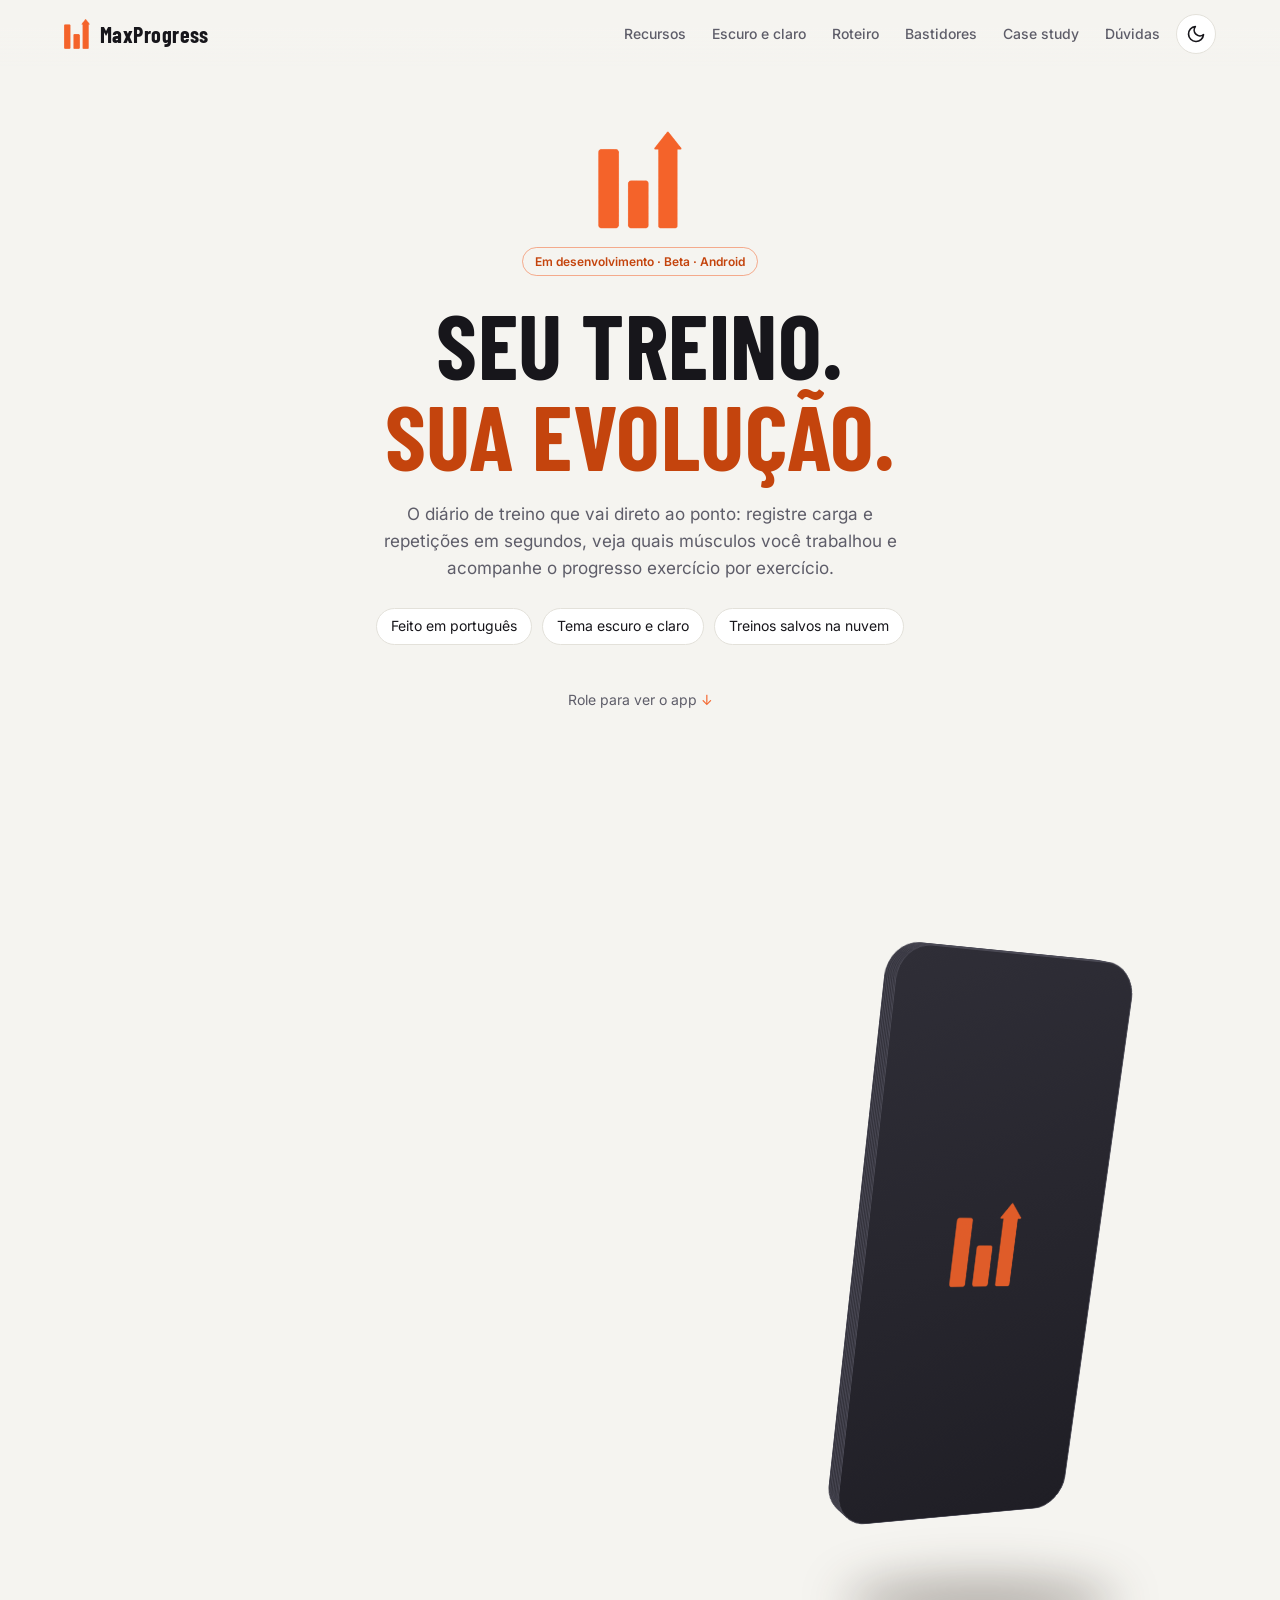
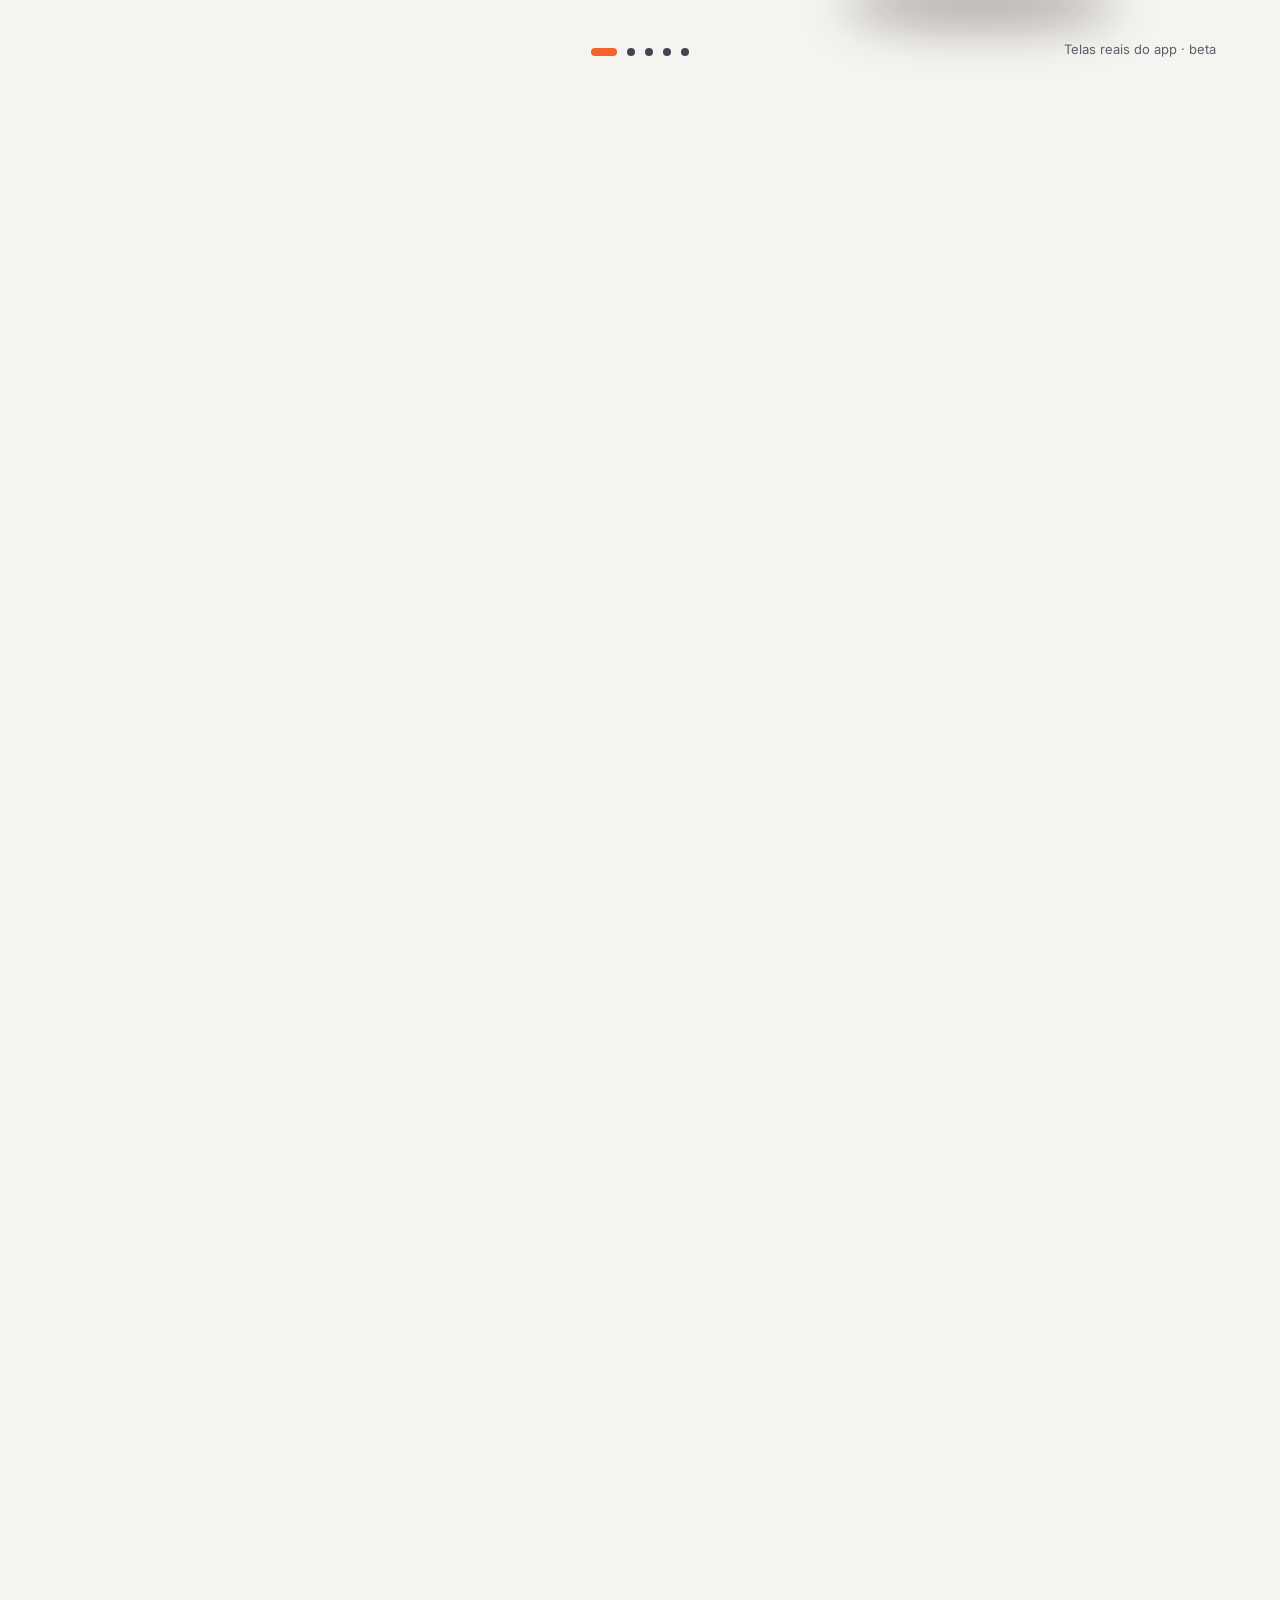
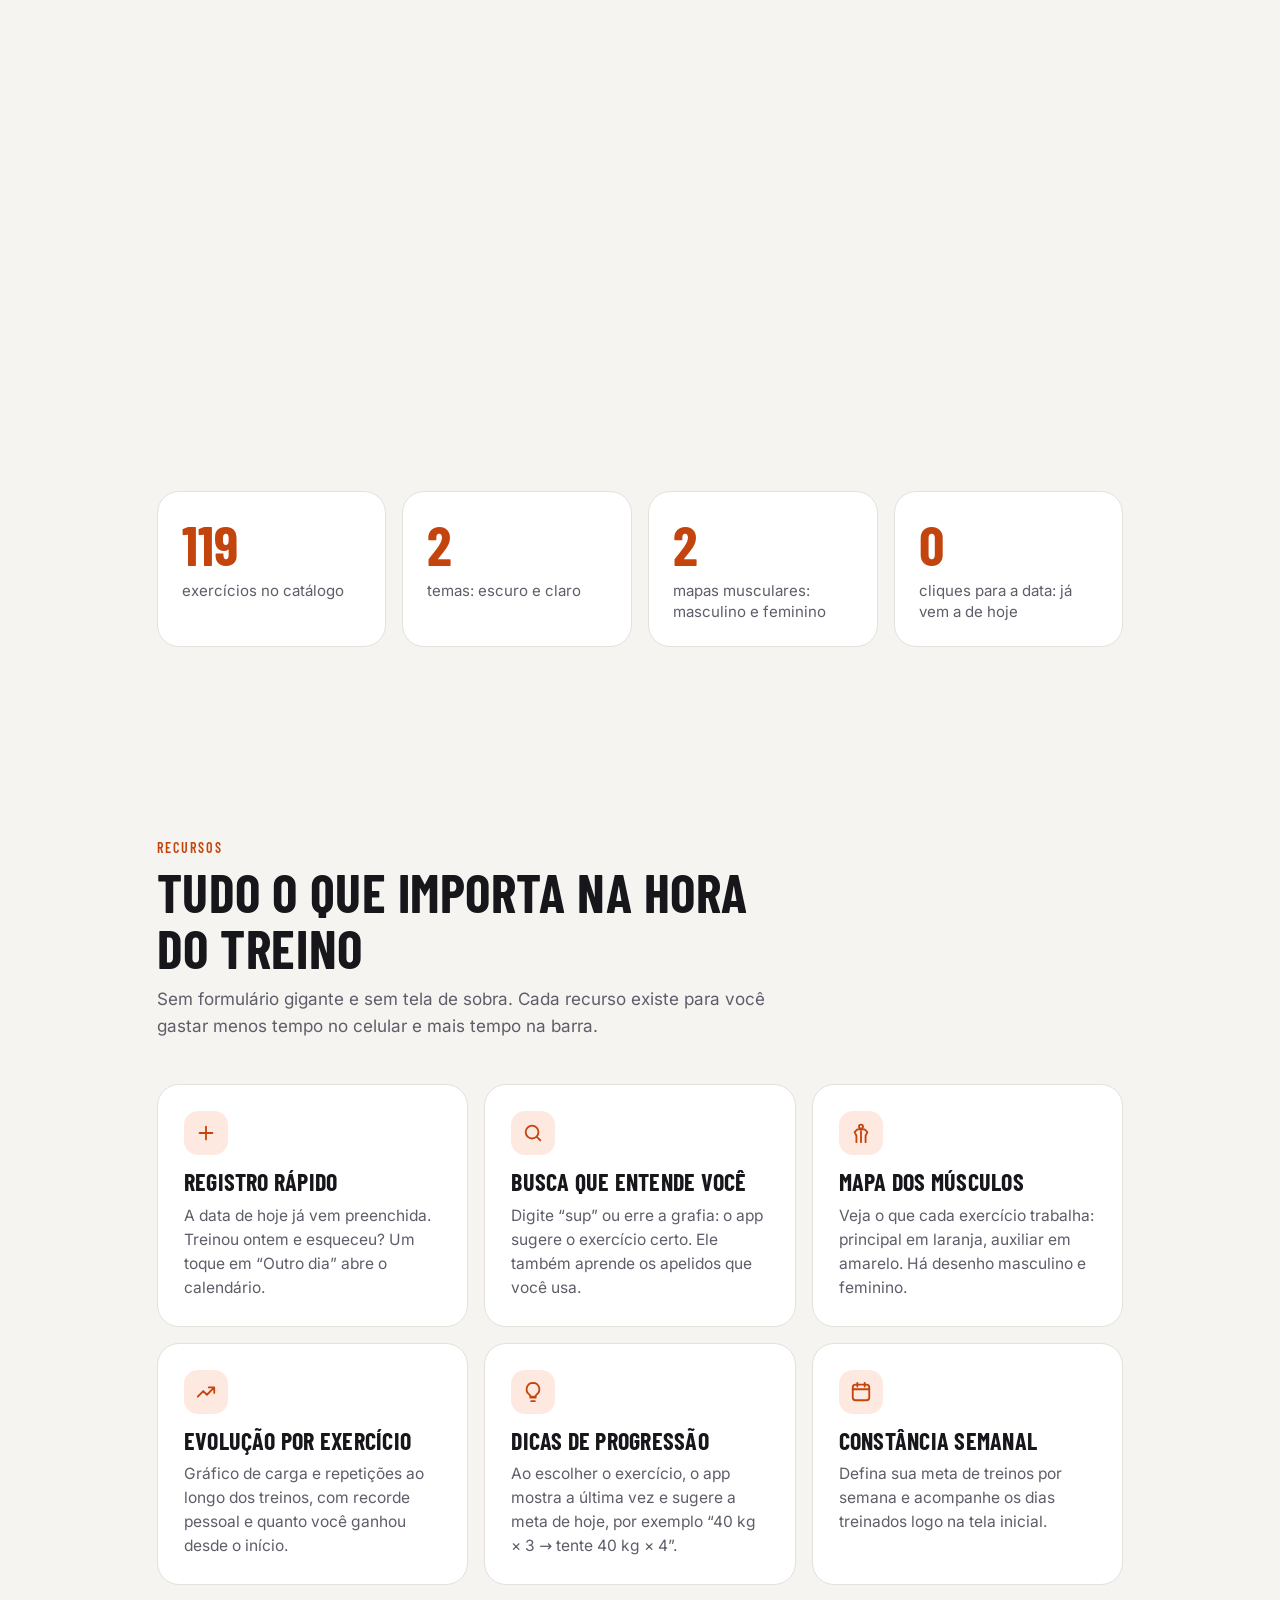
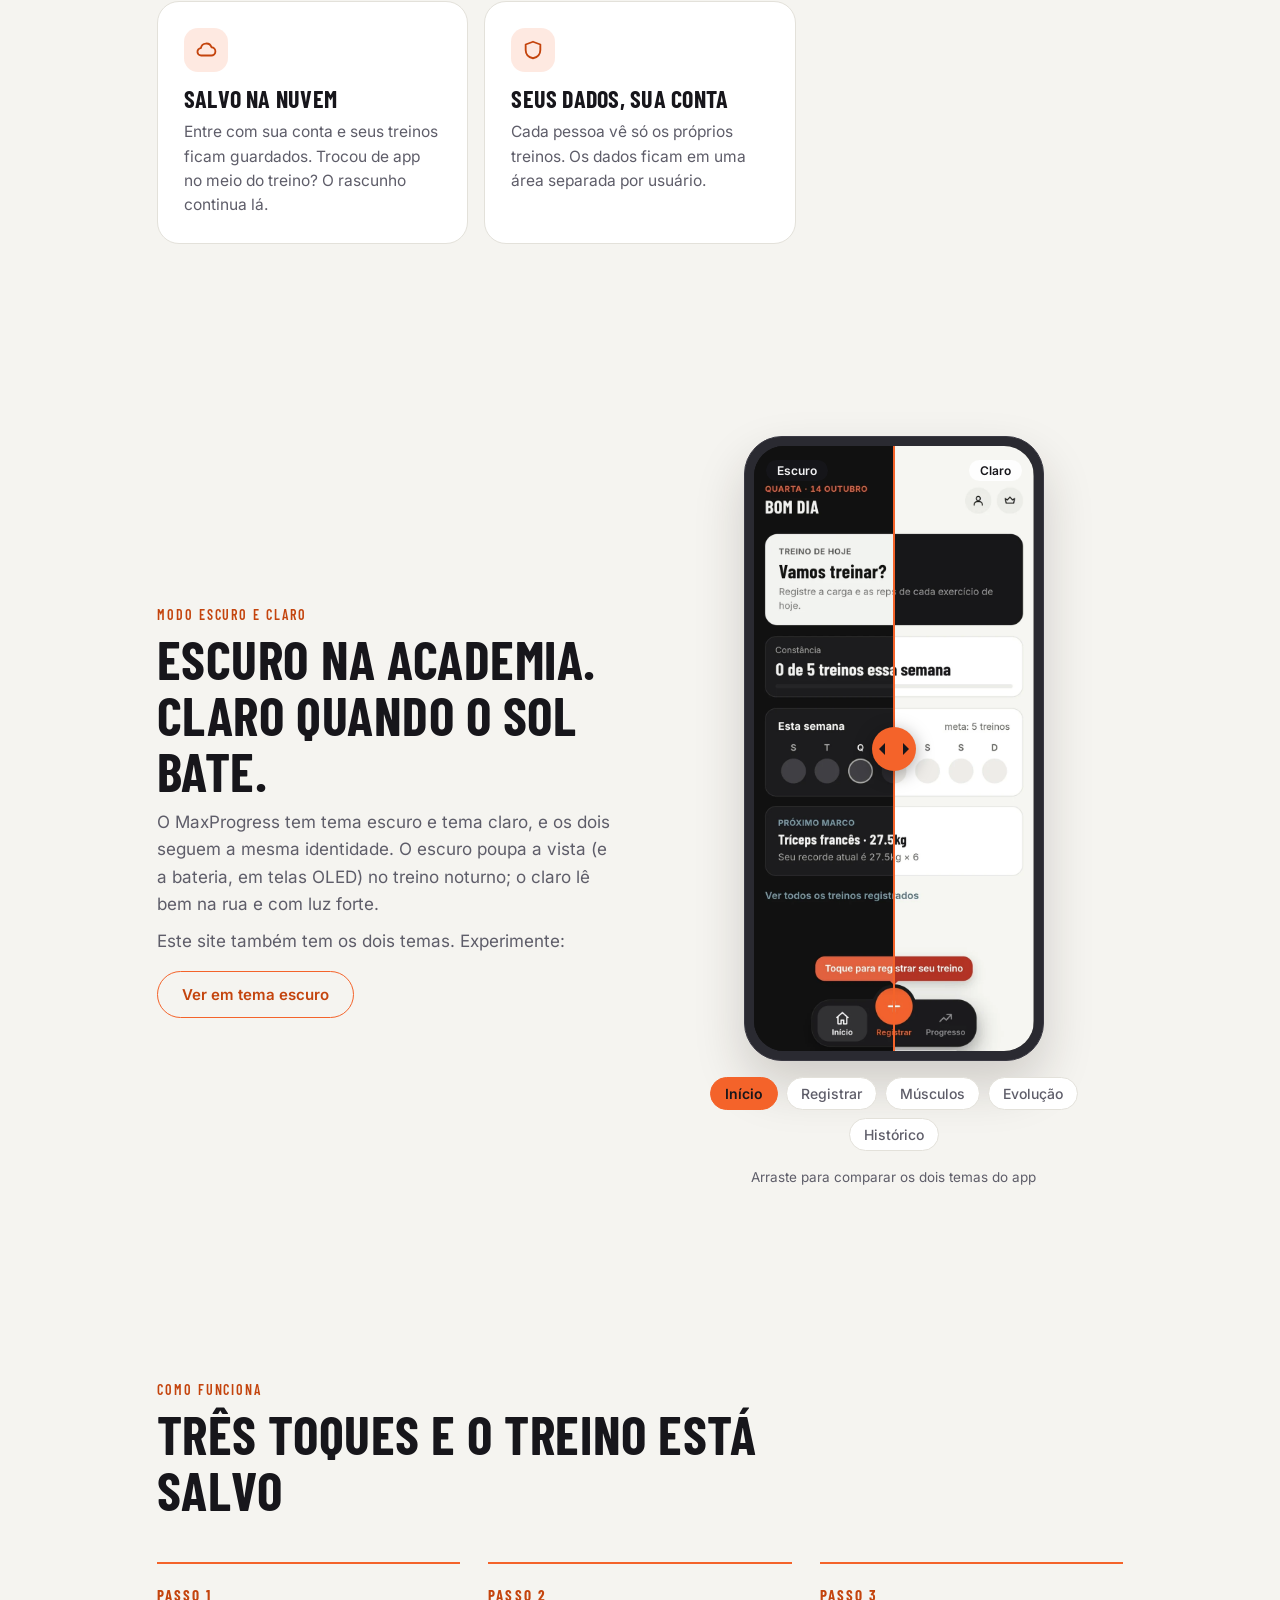
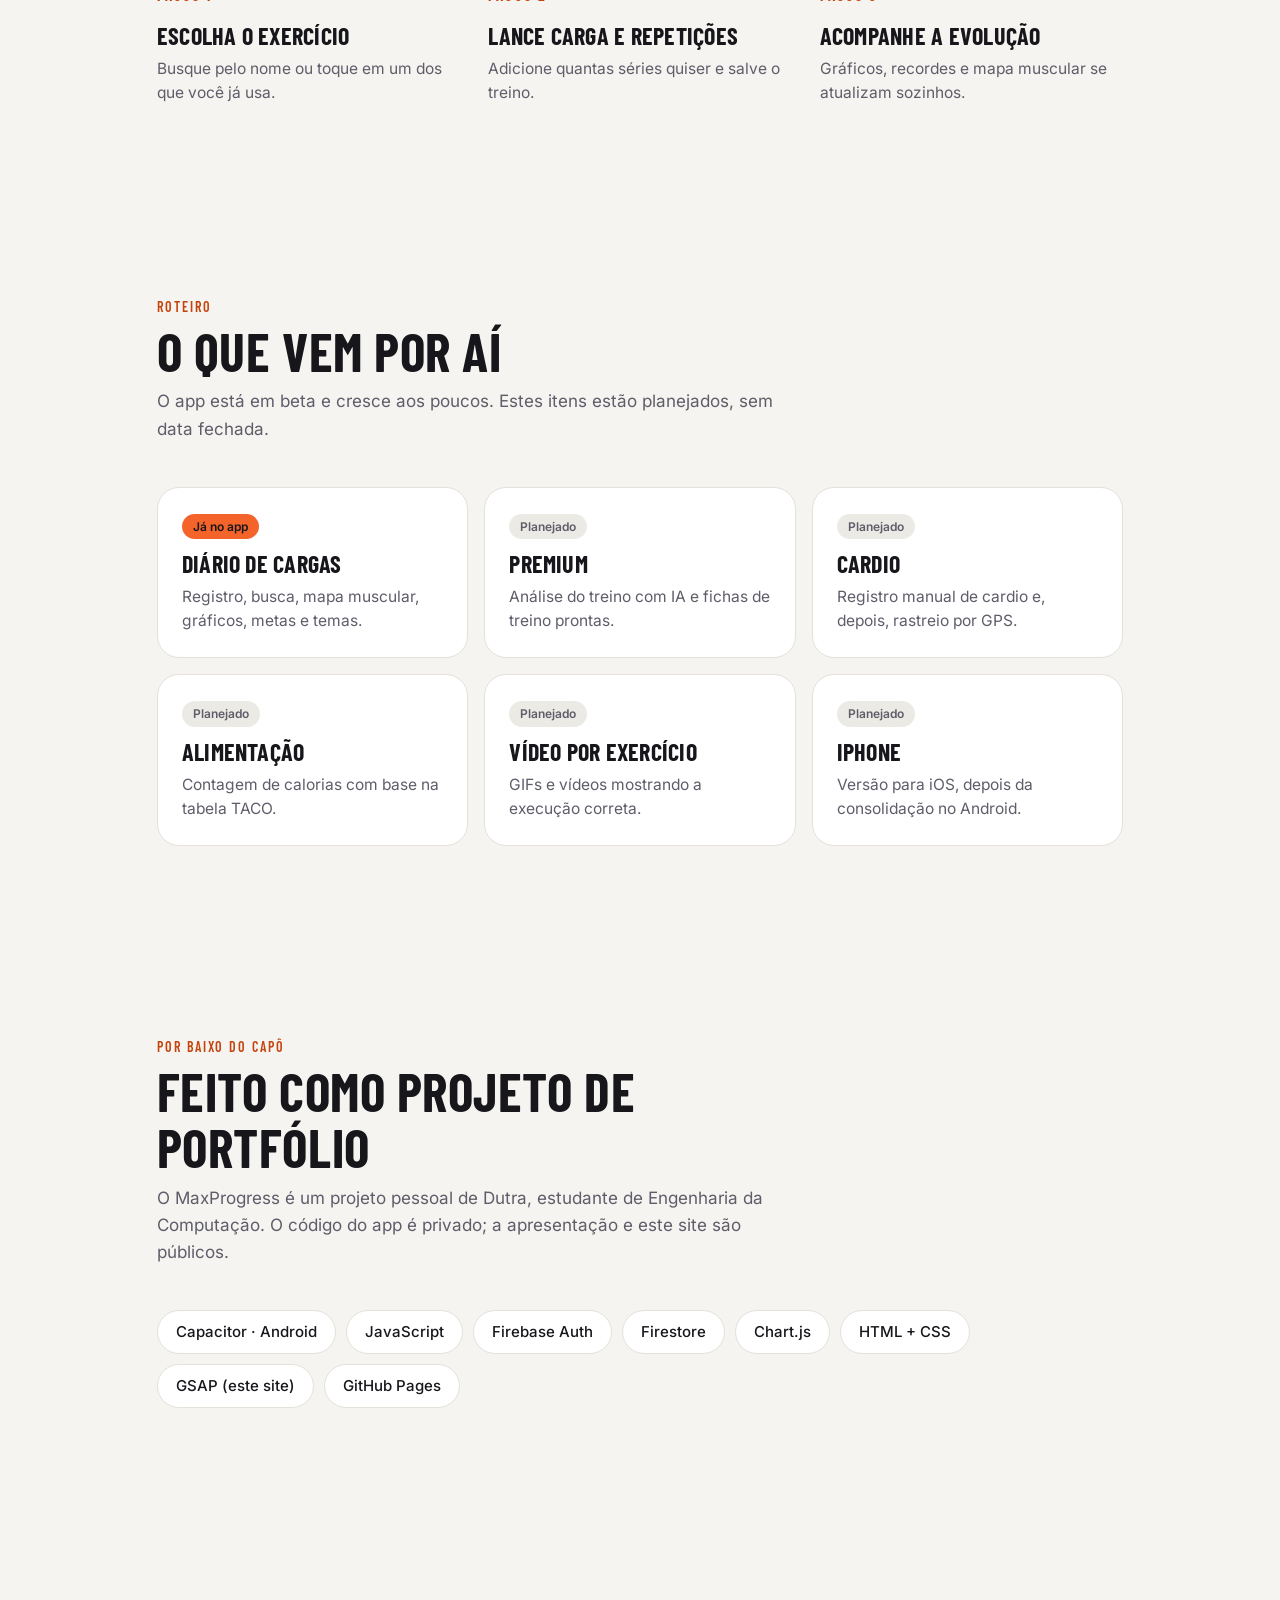
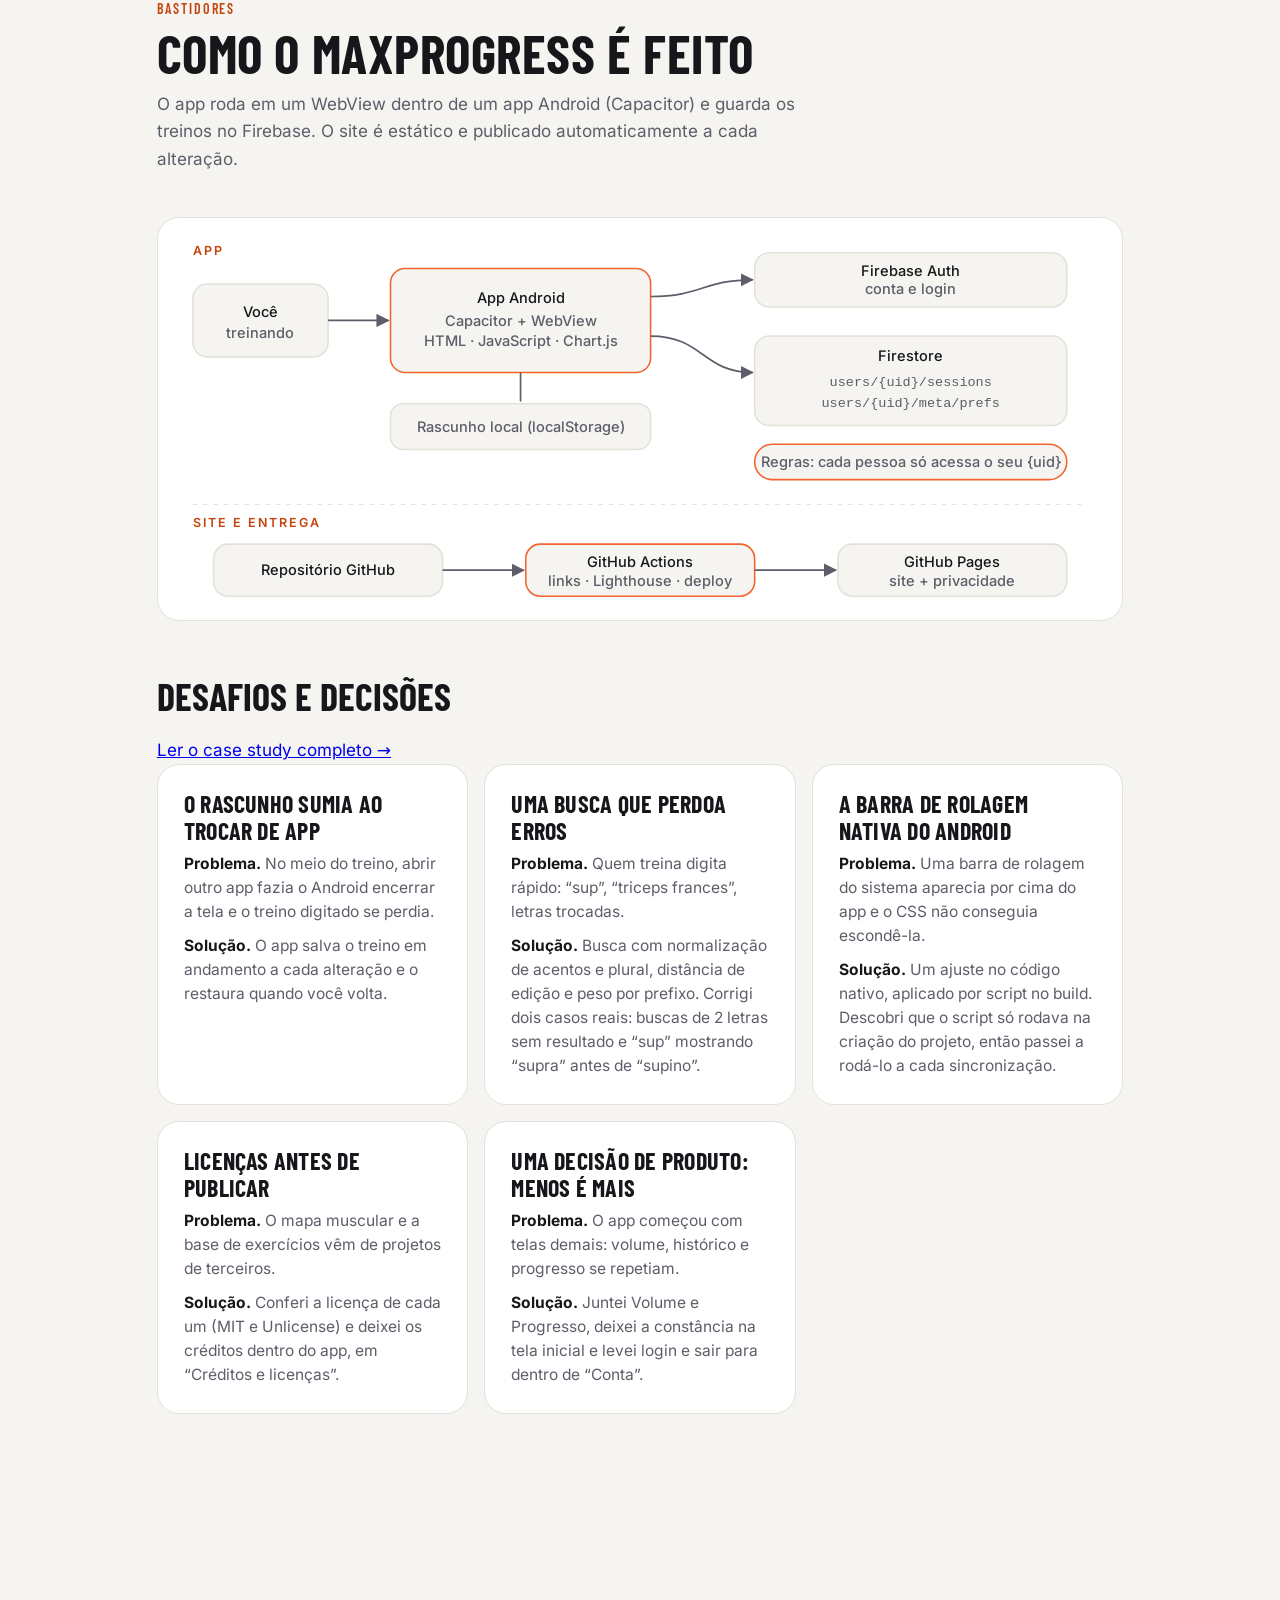
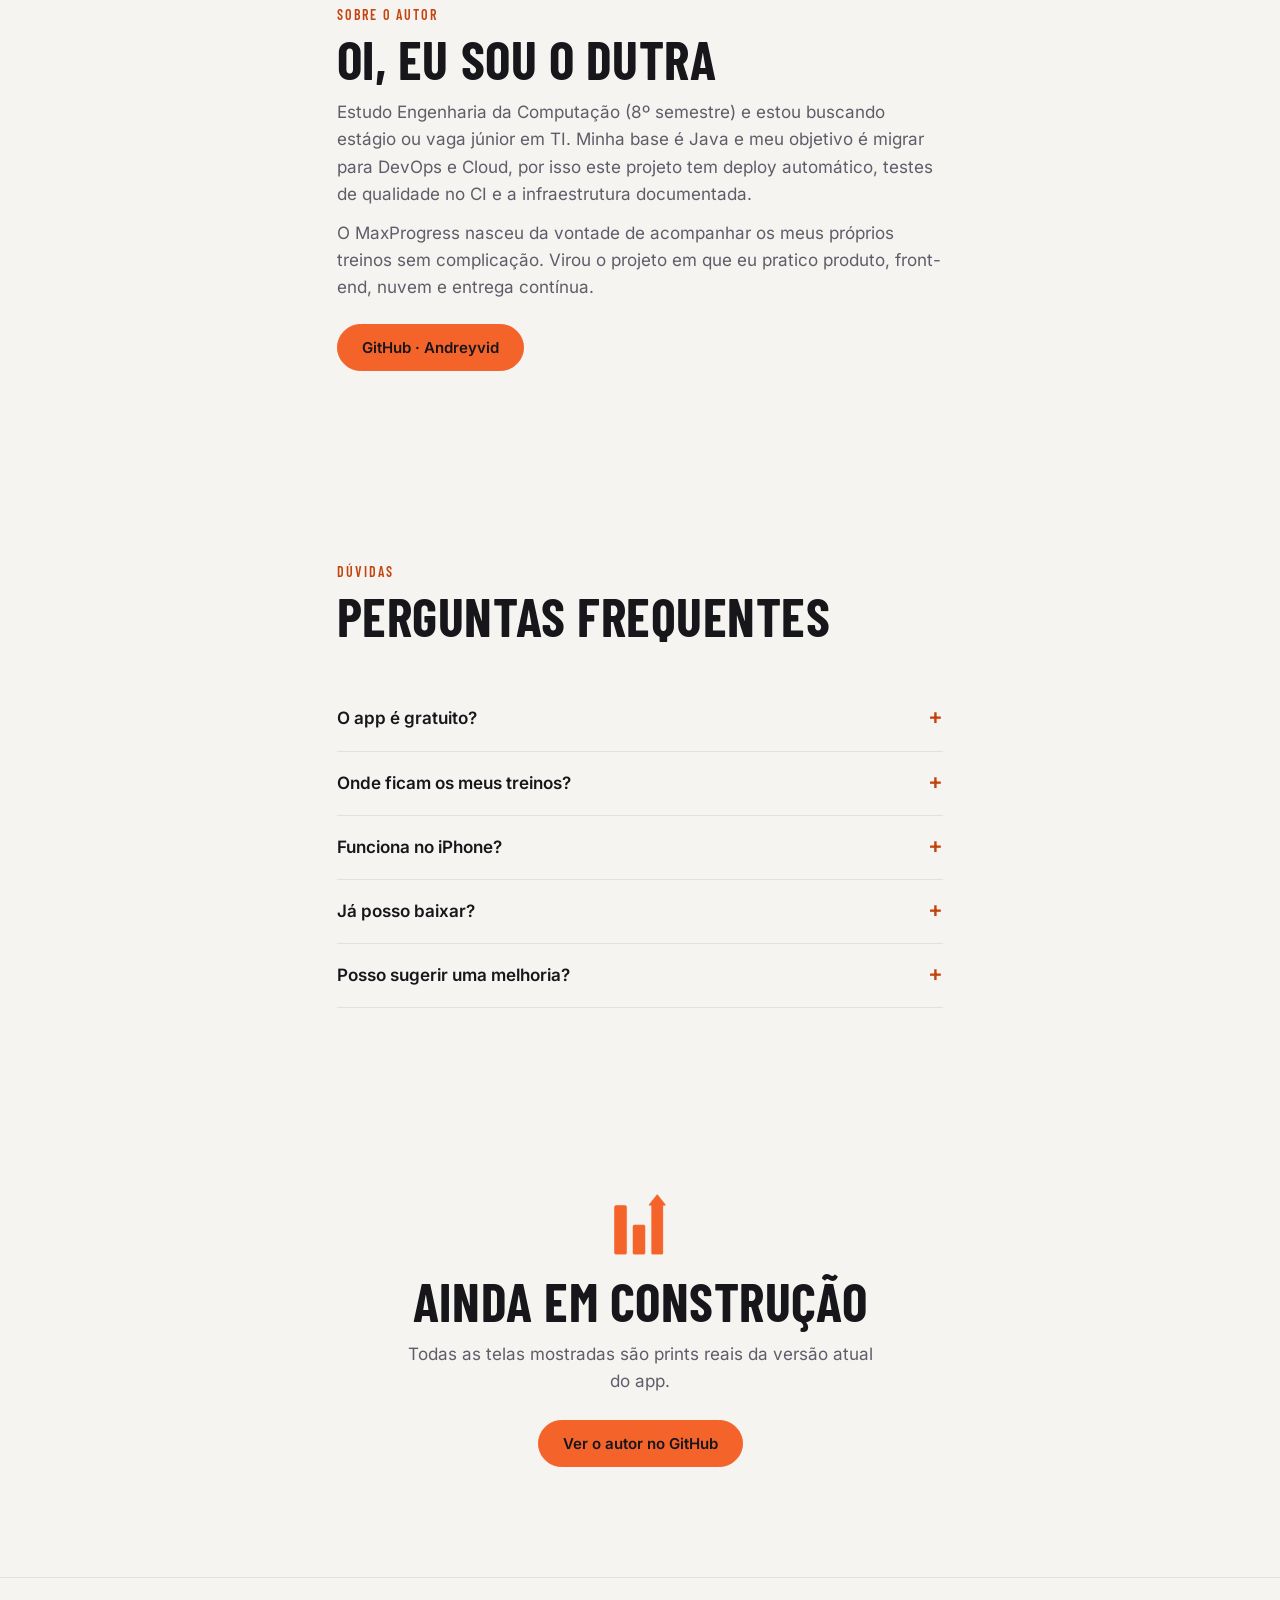
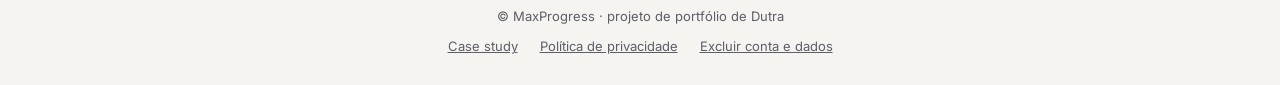
==== index.html @ fec6e603 "Site MaxProgress" ====
<!doctype html>
<html lang="pt-BR">
<head>
  <meta charset="utf-8">
  <meta name="viewport" content="width=device-width, initial-scale=1">
  <title>MaxProgress — diário de treino</title>
  <meta name="description" content="MaxProgress: diário de treino para registrar cargas, ver seus músculos trabalhados e acompanhar a evolução. Protótipo da landing page.">
  <meta name="theme-color" content="#17161B">
  <meta name="color-scheme" content="dark light">
  <link rel="canonical" href="https://maxprogress.com.br/">
  <meta property="og:type" content="website">
  <meta property="og:locale" content="pt_BR">
  <meta property="og:site_name" content="MaxProgress">
  <meta property="og:title" content="MaxProgress — diário de treino">
  <meta property="og:description" content="Registre carga e repetições em segundos, veja os músculos trabalhados e acompanhe sua evolução. Em beta para Android.">
  <meta property="og:url" content="https://maxprogress.com.br/">
  <meta property="og:image" content="https://maxprogress.com.br/assets/og-image.png">
  <meta property="og:image:width" content="1200">
  <meta property="og:image:height" content="630">
  <meta property="og:image:alt" content="MaxProgress: seu treino, sua evolução, com a tela inicial do app">
  <meta name="twitter:card" content="summary_large_image">
  <script type="application/ld+json">{"@context":"https://schema.org","@type":"MobileApplication","name":"MaxProgress","applicationCategory":"HealthApplication","operatingSystem":"Android","inLanguage":"pt-BR","description":"Diário de treino para registrar cargas e repetições e acompanhar a evolução.","url":"https://maxprogress.com.br/","author":{"@type":"Person","name":"Dutra","url":"https://github.com/Andreyvid"}}</script>
  <link rel="icon" href="assets/favicon.png">
  <link rel="preload" href="assets/fonts/inter-latin-400-normal.woff2" as="font" type="font/woff2" crossorigin>
  <link rel="preload" href="assets/fonts/barlow-condensed-latin-700-normal.woff2" as="font" type="font/woff2" crossorigin>
  <link rel="stylesheet" href="css/style.css">
  <script>
    /* Tema (escuro/claro) aplicado antes da primeira pintura: escolha salva ou preferência do sistema. */
    (function () {
      var t = null;
      try { t = localStorage.getItem('mp-theme'); } catch (e) {}
      if (t !== 'light' && t !== 'dark') {
        try { t = window.matchMedia('(prefers-color-scheme: light)').matches ? 'light' : 'dark'; } catch (e) { t = 'dark'; }
      }
      document.documentElement.setAttribute('data-theme', t);
    })();
  </script>
  <script>
    /* Ativa o modo 3D cedo (evita "pulo" de layout). Sem JS, ou em tela pequena,
       o site usa a versão simples empilhada. Quem pede "menos movimento" no sistema
       também recebe a versão simples, a menos que ative a animação manualmente
       (botão na página ou ?motion=on). */
    (function () {
      var root = document.documentElement, on = false;
      root.classList.add('js');
      try { on = localStorage.getItem('mp-motion') === 'on'; } catch (e) {}
      if (/[?&]motion=on\b/.test(location.search)) on = true;
      if (/[?&]motion=off\b/.test(location.search)) on = false;
      if (on) root.setAttribute('data-motion', 'on');
      try {
        var q = '(min-width: 900px) and (min-height: 560px)' + (on ? '' : ' and (prefers-reduced-motion: no-preference)');
        if (window.matchMedia(q).matches) root.classList.add('is-3d');
      } catch (e) {}
    })();
  </script>
</head>
<body id="top">
  <a class="skip" href="#showcase">Ir para o app</a>

  <header class="top">
    <a class="brand" href="#top" aria-label="MaxProgress">
      <img src="assets/logo.png" alt="" width="26" height="30">
      <span>MaxProgress</span>
    </a>
    <nav class="nav" aria-label="Seções">
      <a href="#recursos">Recursos</a>
      <a href="#temas">Escuro e claro</a>
      <a href="#roteiro">Roteiro</a>
      <a href="#bastidores">Bastidores</a>
      <a href="case-study.html">Case study</a>
      <a href="#faq">Dúvidas</a>
    </nav>
    <button class="theme-btn" type="button" data-theme-toggle aria-label="Alternar entre tema escuro e claro" aria-pressed="false">
      <svg class="i-sun" viewBox="0 0 24 24" width="20" height="20" fill="none" stroke="currentColor" stroke-width="2" stroke-linecap="round" aria-hidden="true"><circle cx="12" cy="12" r="4"/><path d="M12 2v2M12 20v2M4.9 4.9l1.4 1.4M17.7 17.7l1.4 1.4M2 12h2M20 12h2M4.9 19.1l1.4-1.4M17.7 6.3l1.4-1.4"/></svg>
      <svg class="i-moon" viewBox="0 0 24 24" width="20" height="20" fill="none" stroke="currentColor" stroke-width="2" stroke-linecap="round" stroke-linejoin="round" aria-hidden="true"><path d="M21 12.8A9 9 0 1 1 11.2 3a7 7 0 0 0 9.8 9.8z"/></svg>
    </button>
  </header>

  <main>
    <section class="hero">
      <img class="hero-logo" src="assets/logo.png" alt="" width="84" height="98">
      <span class="badge">Em desenvolvimento · Beta · Android</span>
      <h1>Seu treino.<br><em>Sua evolução.</em></h1>
      <p class="lead">O diário de treino que vai direto ao ponto: registre carga e repetições em segundos, veja quais músculos você trabalhou e acompanhe o progresso exercício por exercício.</p>
      <p class="chips" aria-label="Destaques">
        <span>Feito em português</span><span>Tema escuro e claro</span><span>Treinos salvos na nuvem</span>
      </p>
      <p class="scroll-hint" aria-hidden="true">Role para ver o app <span>↓</span></p>
    </section>

    <section id="showcase" aria-label="Telas do app">
      <p class="motion-note" id="motion-note" hidden>Seu sistema está configurado para reduzir animações, então mostramos as telas sem movimento. <button type="button" data-motion-toggle>Ativar a animação do celular</button></p>
      <div class="stage">

        <!-- Celular 3D (só aparece no modo is-3d) -->
        <div class="phone-wrap" aria-hidden="true">
          <div class="phone-shadow"></div>
          <div class="phone-persp">
            <div class="phone">
              <div class="slab" style="--i:0"></div><div class="slab" style="--i:1"></div>
              <div class="slab" style="--i:2"></div><div class="slab" style="--i:3"></div>
              <div class="slab" style="--i:4"></div><div class="slab" style="--i:5"></div>
              <div class="slab" style="--i:6"></div><div class="slab" style="--i:7"></div>
              <div class="face back"><img src="assets/logo.png" alt="" width="84" height="98"></div>
              <div class="face front">
                <div class="screen">
                  <div class="shot"><img class="t-dark" src="assets/screens/dark/01-inicio.webp" alt="Tela inicial (tema escuro)" width="780" height="1688" loading="lazy"><img class="t-light" src="assets/screens/light/01-inicio.webp" alt="Tela inicial (tema claro)" width="780" height="1688" loading="lazy"></div>
                  <div class="shot"><img class="t-dark" src="assets/screens/dark/02-registrar.webp" alt="Registro de treino (tema escuro)" width="780" height="1688" loading="lazy"><img class="t-light" src="assets/screens/light/02-registrar.webp" alt="Registro de treino (tema claro)" width="780" height="1688" loading="lazy"></div>
                  <div class="shot"><img class="t-dark" src="assets/screens/dark/03-musculos.webp" alt="Mapa de músculos (tema escuro)" width="780" height="1688" loading="lazy"><img class="t-light" src="assets/screens/light/03-musculos.webp" alt="Mapa de músculos (tema claro)" width="780" height="1688" loading="lazy"></div>
                  <div class="shot"><img class="t-dark" src="assets/screens/dark/04-evolucao.webp" alt="Evolução do exercício (tema escuro)" width="780" height="1688" loading="lazy"><img class="t-light" src="assets/screens/light/04-evolucao.webp" alt="Evolução do exercício (tema claro)" width="780" height="1688" loading="lazy"></div>
                  <div class="shot"><img class="t-dark" src="assets/screens/dark/05-historico.webp" alt="Histórico de treinos (tema escuro)" width="780" height="1688" loading="lazy"><img class="t-light" src="assets/screens/light/05-historico.webp" alt="Histórico de treinos (tema claro)" width="780" height="1688" loading="lazy"></div>
                </div>
                <i class="cam"></i>
              </div>
            </div>
          </div>
        </div>

        <ol class="steps">
          <li class="step step--left">
            <div class="step-inner">
              <span class="step-n">01 · Início</span>
              <h2>Seu dia em um olhar</h2>
              <p>Treino de hoje, constância da semana e seu último recorde, logo ao abrir o app.</p>
            </div>
            <figure class="step-shot"><div class="phone-flat"><img class="t-dark" src="assets/screens/dark/01-inicio.webp" alt="Tela inicial (tema escuro)" width="780" height="1688" loading="lazy"><img class="t-light" src="assets/screens/light/01-inicio.webp" alt="Tela inicial (tema claro)" width="780" height="1688" loading="lazy"></div></figure>
          </li>
          <li class="step step--right">
            <div class="step-inner">
              <span class="step-n">02 · Registrar</span>
              <h2>Registrar em segundos</h2>
              <p>Escolha o exercício e lance carga e repetições. A busca entende o que você digita, até com erro de grafia, em um catálogo de 119 exercícios.</p>
            </div>
            <figure class="step-shot"><div class="phone-flat"><img class="t-dark" src="assets/screens/dark/02-registrar.webp" alt="Registro de treino (tema escuro)" width="780" height="1688" loading="lazy"><img class="t-light" src="assets/screens/light/02-registrar.webp" alt="Registro de treino (tema claro)" width="780" height="1688" loading="lazy"></div></figure>
          </li>
          <li class="step step--left">
            <div class="step-inner">
              <span class="step-n">03 · Músculos</span>
              <h2>Veja o que você treinou</h2>
              <p>Um mapa do corpo mostra quais músculos trabalharam em cada exercício: o principal em destaque e os auxiliares em amarelo.</p>
            </div>
            <figure class="step-shot"><div class="phone-flat"><img class="t-dark" src="assets/screens/dark/03-musculos.webp" alt="Mapa de músculos (tema escuro)" width="780" height="1688" loading="lazy"><img class="t-light" src="assets/screens/light/03-musculos.webp" alt="Mapa de músculos (tema claro)" width="780" height="1688" loading="lazy"></div></figure>
          </li>
          <li class="step step--right">
            <div class="step-inner">
              <span class="step-n">04 · Evolução</span>
              <h2>Acompanhe sua evolução</h2>
              <p>Gráfico de carga e repetições por exercício, com recorde pessoal e o quanto você ganhou desde o início.</p>
            </div>
            <figure class="step-shot"><div class="phone-flat"><img class="t-dark" src="assets/screens/dark/04-evolucao.webp" alt="Evolução do exercício (tema escuro)" width="780" height="1688" loading="lazy"><img class="t-light" src="assets/screens/light/04-evolucao.webp" alt="Evolução do exercício (tema claro)" width="780" height="1688" loading="lazy"></div></figure>
          </li>
          <li class="step step--left">
            <div class="step-inner">
              <span class="step-n">05 · Histórico</span>
              <h2>Todos os treinos, por dia</h2>
              <p>Volte a qualquer dia e veja cada exercício e suas séries, com a melhor marca em destaque.</p>
            </div>
            <figure class="step-shot"><div class="phone-flat"><img class="t-dark" src="assets/screens/dark/05-historico.webp" alt="Histórico de treinos (tema escuro)" width="780" height="1688" loading="lazy"><img class="t-light" src="assets/screens/light/05-historico.webp" alt="Histórico de treinos (tema claro)" width="780" height="1688" loading="lazy"></div></figure>
          </li>
        </ol>

        <div class="dots" aria-hidden="true"><i class="dot is-on"></i><i class="dot"></i><i class="dot"></i><i class="dot"></i><i class="dot"></i></div>
        <p class="proto-note">Telas reais do app · beta</p>
      </div>
    </section>

    <section class="sec" id="numeros" aria-label="O app em números">
      <ul class="stats reveal">
        <li><b>119</b><span>exercícios no catálogo</span></li>
        <li><b>2</b><span>temas: escuro e claro</span></li>
        <li><b>2</b><span>mapas musculares: masculino e feminino</span></li>
        <li><b>0</b><span>cliques para a data: já vem a de hoje</span></li>
      </ul>
    </section>

    <section class="sec" id="recursos">
      <header class="sec-head reveal">
        <span class="eyebrow">Recursos</span>
        <h2>Tudo o que importa na hora do treino</h2>
        <p>Sem formulário gigante e sem tela de sobra. Cada recurso existe para você gastar menos tempo no celular e mais tempo na barra.</p>
      </header>
      <div class="cards">
        <article class="card reveal">
          <span class="ico" aria-hidden="true"><svg viewBox="0 0 24 24"><path d="M12 5v14M5 12h14"/></svg></span>
          <h3>Registro rápido</h3>
          <p>A data de hoje já vem preenchida. Treinou ontem e esqueceu? Um toque em “Outro dia” abre o calendário.</p>
        </article>
        <article class="card reveal">
          <span class="ico" aria-hidden="true"><svg viewBox="0 0 24 24"><circle cx="11" cy="11" r="7"/><path d="m20 20-3.5-3.5"/></svg></span>
          <h3>Busca que entende você</h3>
          <p>Digite “sup” ou erre a grafia: o app sugere o exercício certo. Ele também aprende os apelidos que você usa.</p>
        </article>
        <article class="card reveal">
          <span class="ico" aria-hidden="true"><svg viewBox="0 0 24 24"><circle cx="12" cy="5" r="2.2"/><path d="M7 22v-7l-2-4 3-3h8l3 3-2 4v7M12 10v12"/></svg></span>
          <h3>Mapa dos músculos</h3>
          <p>Veja o que cada exercício trabalha: principal em laranja, auxiliar em amarelo. Há desenho masculino e feminino.</p>
        </article>
        <article class="card reveal">
          <span class="ico" aria-hidden="true"><svg viewBox="0 0 24 24"><path d="m3 17 6-6 4 4 8-8M15 7h6v6"/></svg></span>
          <h3>Evolução por exercício</h3>
          <p>Gráfico de carga e repetições ao longo dos treinos, com recorde pessoal e quanto você ganhou desde o início.</p>
        </article>
        <article class="card reveal">
          <span class="ico" aria-hidden="true"><svg viewBox="0 0 24 24"><path d="M9 18h6M10 22h4M12 2a7 7 0 0 0-4 12.7c.6.5 1 1.2 1 2v.3h6v-.3c0-.8.4-1.5 1-2A7 7 0 0 0 12 2z"/></svg></span>
          <h3>Dicas de progressão</h3>
          <p>Ao escolher o exercício, o app mostra a última vez e sugere a meta de hoje, por exemplo “40 kg × 3 → tente 40 kg × 4”.</p>
        </article>
        <article class="card reveal">
          <span class="ico" aria-hidden="true"><svg viewBox="0 0 24 24"><rect x="3" y="4" width="18" height="17" rx="3"/><path d="M3 9h18M8 2v4M16 2v4"/></svg></span>
          <h3>Constância semanal</h3>
          <p>Defina sua meta de treinos por semana e acompanhe os dias treinados logo na tela inicial.</p>
        </article>
        <article class="card reveal">
          <span class="ico" aria-hidden="true"><svg viewBox="0 0 24 24"><path d="M7 18a4 4 0 0 1-.6-8A6 6 0 0 1 18 9a4.5 4.5 0 0 1-.5 9z"/></svg></span>
          <h3>Salvo na nuvem</h3>
          <p>Entre com sua conta e seus treinos ficam guardados. Trocou de app no meio do treino? O rascunho continua lá.</p>
        </article>
        <article class="card reveal">
          <span class="ico" aria-hidden="true"><svg viewBox="0 0 24 24"><path d="M12 3 4 6v6c0 5 3.5 8 8 9 4.5-1 8-4 8-9V6z"/></svg></span>
          <h3>Seus dados, sua conta</h3>
          <p>Cada pessoa vê só os próprios treinos. Os dados ficam em uma área separada por usuário.</p>
        </article>
      </div>
    </section>

    <section class="sec" id="temas">
      <div class="split">
        <div class="reveal">
          <span class="eyebrow">Modo escuro e claro</span>
          <h2>Escuro na academia. Claro quando o sol bate.</h2>
          <p>O MaxProgress tem tema escuro e tema claro, e os dois seguem a mesma identidade. O escuro poupa a vista (e a bateria, em telas OLED) no treino noturno; o claro lê bem na rua e com luz forte.</p>
          <p>Este site também tem os dois temas. Experimente:</p>
          <button class="btn" type="button" data-theme-toggle aria-pressed="false">
            <span class="btn-dark">Ver em tema claro</span><span class="btn-light">Ver em tema escuro</span>
          </button>
        </div>
        <div class="cmp reveal" data-cmp>
          <div class="cmp-phone phone-flat">
            <div class="cmp-view">
              <img class="cmp-dark" src="assets/screens/dark/01-inicio.webp" alt="Tela inicial no tema escuro" width="780" height="1688" loading="lazy">
              <img class="cmp-light" src="assets/screens/light/01-inicio.webp" alt="Tela inicial no tema claro" width="780" height="1688" loading="lazy">
              <span class="cmp-tag cmp-tag--d" aria-hidden="true">Escuro</span>
              <span class="cmp-tag cmp-tag--l" aria-hidden="true">Claro</span>
              <span class="cmp-line" aria-hidden="true"><i></i></span>
              <input class="cmp-input" type="range" min="0" max="100" value="50" aria-label="Comparar tema escuro e claro do app: arraste ou use as setas">
            </div>
          </div>
          <div class="cmp-tabs" role="group" aria-label="Escolha a tela">
            <button type="button" class="is-on" data-i="0" aria-pressed="true">Início</button>
            <button type="button" data-i="1" aria-pressed="false">Registrar</button>
            <button type="button" data-i="2" aria-pressed="false">Músculos</button>
            <button type="button" data-i="3" aria-pressed="false">Evolução</button>
            <button type="button" data-i="4" aria-pressed="false">Histórico</button>
          </div>
          <p class="cmp-hint">Arraste para comparar os dois temas do app</p>
        </div>
      </div>
    </section>

    <section class="sec" id="como">
      <header class="sec-head reveal">
        <span class="eyebrow">Como funciona</span>
        <h2>Três toques e o treino está salvo</h2>
      </header>
      <ol class="how">
        <li class="reveal"><b>1</b><h3>Escolha o exercício</h3><p>Busque pelo nome ou toque em um dos que você já usa.</p></li>
        <li class="reveal"><b>2</b><h3>Lance carga e repetições</h3><p>Adicione quantas séries quiser e salve o treino.</p></li>
        <li class="reveal"><b>3</b><h3>Acompanhe a evolução</h3><p>Gráficos, recordes e mapa muscular se atualizam sozinhos.</p></li>
      </ol>
    </section>

    <section class="sec" id="roteiro">
      <header class="sec-head reveal">
        <span class="eyebrow">Roteiro</span>
        <h2>O que vem por aí</h2>
        <p>O app está em beta e cresce aos poucos. Estes itens estão planejados, sem data fechada.</p>
      </header>
      <ul class="road">
        <li class="reveal"><span class="tag tag--now">Já no app</span><h3>Diário de cargas</h3><p>Registro, busca, mapa muscular, gráficos, metas e temas.</p></li>
        <li class="reveal"><span class="tag">Planejado</span><h3>Premium</h3><p>Análise do treino com IA e fichas de treino prontas.</p></li>
        <li class="reveal"><span class="tag">Planejado</span><h3>Cardio</h3><p>Registro manual de cardio e, depois, rastreio por GPS.</p></li>
        <li class="reveal"><span class="tag">Planejado</span><h3>Alimentação</h3><p>Contagem de calorias com base na tabela TACO.</p></li>
        <li class="reveal"><span class="tag">Planejado</span><h3>Vídeo por exercício</h3><p>GIFs e vídeos mostrando a execução correta.</p></li>
        <li class="reveal"><span class="tag">Planejado</span><h3>iPhone</h3><p>Versão para iOS, depois da consolidação no Android.</p></li>
      </ul>
    </section>

    <section class="sec" id="tecnologia">
      <header class="sec-head reveal">
        <span class="eyebrow">Por baixo do capô</span>
        <h2>Feito como projeto de portfólio</h2>
        <p>O MaxProgress é um projeto pessoal de Dutra, estudante de Engenharia da Computação. O código do app é privado; a apresentação e este site são públicos.</p>
      </header>
      <ul class="tech reveal">
        <li>Capacitor · Android</li><li>JavaScript</li><li>Firebase Auth</li><li>Firestore</li>
        <li>Chart.js</li><li>HTML + CSS</li><li>GSAP (este site)</li><li>GitHub Pages</li>
      </ul>
    </section>

<section class="sec" id="bastidores">
      <header class="sec-head reveal">
        <span class="eyebrow">Bastidores</span>
        <h2>Como o MaxProgress é feito</h2>
        <p>O app roda em um WebView dentro de um app Android (Capacitor) e guarda os treinos no Firebase. O site é estático e publicado automaticamente a cada alteração.</p>
      </header>

      <figure class="diagram reveal">
        <svg class="diagram-svg" viewBox="0 0 900 360" role="img" aria-label="Diagrama: a pessoa usa o app Android, que fala com Firebase Auth e Firestore protegidos por regras de segurança; o repositório do site passa pelo GitHub Actions e é publicado no GitHub Pages.">
          <defs><marker id="ar" viewBox="0 0 10 10" refX="9" refY="5" markerWidth="8" markerHeight="8" orient="auto"><path class="d-arrow" d="M0 0 10 5 0 10z"/></marker></defs>
          <g class="d-lane"><text x="20" y="22">APP</text></g>
          <rect class="d-box" x="20" y="50" width="130" height="70" rx="14"/>
          <text class="d-t" x="85" y="82" text-anchor="middle">Você</text><text class="d-mu" x="85" y="102" text-anchor="middle">treinando</text>
          <rect class="d-box d-hl" x="210" y="35" width="250" height="100" rx="14"/>
          <text class="d-t" x="335" y="68" text-anchor="middle">App Android</text>
          <text class="d-mu" x="335" y="90" text-anchor="middle">Capacitor + WebView</text>
          <text class="d-mu" x="335" y="110" text-anchor="middle">HTML · JavaScript · Chart.js</text>
          <rect class="d-box" x="210" y="165" width="250" height="44" rx="12"/>
          <text class="d-mu" x="335" y="192" text-anchor="middle">Rascunho local (localStorage)</text>
          <rect class="d-box" x="560" y="20" width="300" height="52" rx="14"/>
          <text class="d-t" x="710" y="42" text-anchor="middle">Firebase Auth</text><text class="d-mu" x="710" y="60" text-anchor="middle">conta e login</text>
          <rect class="d-box" x="560" y="100" width="300" height="86" rx="14"/>
          <text class="d-t" x="710" y="124" text-anchor="middle">Firestore</text>
          <text class="d-mu d-mono" x="710" y="148" text-anchor="middle">users/{uid}/sessions</text>
          <text class="d-mu d-mono" x="710" y="168" text-anchor="middle">users/{uid}/meta/prefs</text>
          <rect class="d-box d-hl" x="560" y="204" width="300" height="34" rx="17"/>
          <text class="d-mu" x="710" y="226" text-anchor="middle">Regras: cada pessoa só acessa o seu {uid}</text>
          <path class="d-line" d="M150 85h58" marker-end="url(#ar)"/>
          <path class="d-line" d="M335 135v28"/>
          <path class="d-line" d="M460 62 C510 62 510 46 558 46" marker-end="url(#ar)"/>
          <path class="d-line" d="M460 100 C510 100 510 135 558 135" marker-end="url(#ar)"/>
          <line class="d-sep" x1="20" y1="262" x2="880" y2="262"/>
          <g class="d-lane"><text x="20" y="284">SITE E ENTREGA</text></g>
          <rect class="d-box" x="40" y="300" width="220" height="50" rx="14"/>
          <text class="d-t" x="150" y="330" text-anchor="middle">Repositório GitHub</text>
          <rect class="d-box d-hl" x="340" y="300" width="220" height="50" rx="14"/>
          <text class="d-t" x="450" y="322" text-anchor="middle">GitHub Actions</text><text class="d-mu" x="450" y="340" text-anchor="middle">links · Lighthouse · deploy</text>
          <rect class="d-box" x="640" y="300" width="220" height="50" rx="14"/>
          <text class="d-t" x="750" y="322" text-anchor="middle">GitHub Pages</text><text class="d-mu" x="750" y="340" text-anchor="middle">site + privacidade</text>
          <path class="d-line" d="M260 325h78" marker-end="url(#ar)"/>
          <path class="d-line" d="M560 325h78" marker-end="url(#ar)"/>
        </svg>
        <ol class="diagram-list">
          <li><b>Você</b> usa o <b>app Android</b> (Capacitor + WebView, com HTML, JavaScript e Chart.js).</li>
          <li>O app guarda um <b>rascunho local</b> do treino em andamento.</li>
          <li>A conta usa o <b>Firebase Auth</b>; os treinos ficam no <b>Firestore</b>, em <code>users/{uid}/sessions</code> e <code>users/{uid}/meta/prefs</code>.</li>
          <li><b>Regras de segurança</b>: cada pessoa só acessa o próprio <code>{uid}</code>.</li>
          <li>O site vai do <b>repositório GitHub</b> pelo <b>GitHub Actions</b> (links, Lighthouse, deploy) para o <b>GitHub Pages</b>.</li>
        </ol>
      </figure>

      <h3 class="sub reveal">Desafios e decisões</h3>
      <p class="reveal"><a href="case-study.html">Ler o case study completo →</a></p>
      <div class="cards cards--2">
        <article class="card reveal">
          <h3>O rascunho sumia ao trocar de app</h3>
          <p><b>Problema.</b> No meio do treino, abrir outro app fazia o Android encerrar a tela e o treino digitado se perdia.</p>
          <p><b>Solução.</b> O app salva o treino em andamento a cada alteração e o restaura quando você volta.</p>
        </article>
        <article class="card reveal">
          <h3>Uma busca que perdoa erros</h3>
          <p><b>Problema.</b> Quem treina digita rápido: “sup”, “triceps frances”, letras trocadas.</p>
          <p><b>Solução.</b> Busca com normalização de acentos e plural, distância de edição e peso por prefixo. Corrigi dois casos reais: buscas de 2 letras sem resultado e “sup” mostrando “supra” antes de “supino”.</p>
        </article>
        <article class="card reveal">
          <h3>A barra de rolagem nativa do Android</h3>
          <p><b>Problema.</b> Uma barra de rolagem do sistema aparecia por cima do app e o CSS não conseguia escondê-la.</p>
          <p><b>Solução.</b> Um ajuste no código nativo, aplicado por script no build. Descobri que o script só rodava na criação do projeto, então passei a rodá-lo a cada sincronização.</p>
        </article>
        <article class="card reveal">
          <h3>Licenças antes de publicar</h3>
          <p><b>Problema.</b> O mapa muscular e a base de exercícios vêm de projetos de terceiros.</p>
          <p><b>Solução.</b> Conferi a licença de cada um (MIT e Unlicense) e deixei os créditos dentro do app, em “Créditos e licenças”.</p>
        </article>
        <article class="card reveal">
          <h3>Uma decisão de produto: menos é mais</h3>
          <p><b>Problema.</b> O app começou com telas demais: volume, histórico e progresso se repetiam.</p>
          <p><b>Solução.</b> Juntei Volume e Progresso, deixei a constância na tela inicial e levei login e sair para dentro de “Conta”.</p>
        </article>
      </div>
    </section>

    <section class="sec sec--narrow" id="autor">
      <div class="author reveal">
        <span class="eyebrow">Sobre o autor</span>
        <h2>Oi, eu sou o Dutra</h2>
        <p>Estudo Engenharia da Computação (8º semestre) e estou buscando estágio ou vaga júnior em TI. Minha base é Java e meu objetivo é migrar para DevOps e Cloud, por isso este projeto tem deploy automático, testes de qualidade no CI e a infraestrutura documentada.</p>
        <p>O MaxProgress nasceu da vontade de acompanhar os meus próprios treinos sem complicação. Virou o projeto em que eu pratico produto, front-end, nuvem e entrega contínua.</p>
        <a class="btn btn--solid" href="https://github.com/Andreyvid" rel="noopener">GitHub · Andreyvid</a>
      </div>
    </section>

    <section class="sec sec--narrow" id="faq">
      <header class="sec-head reveal">
        <span class="eyebrow">Dúvidas</span>
        <h2>Perguntas frequentes</h2>
      </header>
      <div class="faq reveal">
        <details><summary>O app é gratuito?</summary><p>Hoje o plano é o Gratuito. Recursos Premium, como a análise por IA, estão planejados e ainda não estão disponíveis.</p></details>
        <details><summary>Onde ficam os meus treinos?</summary><p>Na nuvem, ligados à sua conta, e separados dos de outras pessoas.</p></details>
        <details><summary>Funciona no iPhone?</summary><p>Ainda não. O foco agora é Android; o iOS está no roteiro.</p></details>
        <details><summary>Já posso baixar?</summary><p>O app está em beta. Quando houver link de download, ele aparece aqui.</p></details>
        <details><summary>Posso sugerir uma melhoria?</summary><p>Pode! Fale com o Dutra pelo GitHub.</p></details>
      </div>
    </section>

    <section class="end reveal">
      <img src="assets/logo.png" alt="" width="52" height="61">
      <h2>Ainda em construção</h2>
      <p>Todas as telas mostradas são prints reais da versão atual do app.</p>
      <a class="btn btn--solid" href="https://github.com/Andreyvid" rel="noopener">Ver o autor no GitHub</a>
    </section>
  </main>

  <footer>
    <span>© MaxProgress · projeto de portfólio de Dutra</span>
    <nav class="foot-links" aria-label="Legal"><a href="case-study.html">Case study</a><a href="privacidade.html">Política de privacidade</a><a href="excluir-conta.html">Excluir conta e dados</a></nav>
  </footer>

  <script src="js/vendor/gsap.min.js"></script>
  <script src="js/vendor/ScrollTrigger.min.js"></script>
  <script src="js/theme.js"></script>
  <script src="js/main.js"></script>
</body>
</html>
---- css/style.css ----
/* ===== Fontes (locais, licença OFL em assets/fonts) ===== */
@font-face{font-family:"Inter";font-weight:400;font-display:swap;src:url(../assets/fonts/inter-latin-400-normal.woff2) format("woff2")}
@font-face{font-family:"Inter";font-weight:500;font-display:swap;src:url(../assets/fonts/inter-latin-500-normal.woff2) format("woff2")}
@font-face{font-family:"Inter";font-weight:600;font-display:swap;src:url(../assets/fonts/inter-latin-600-normal.woff2) format("woff2")}
@font-face{font-family:"Inter";font-weight:700;font-display:swap;src:url(../assets/fonts/inter-latin-700-normal.woff2) format("woff2")}
@font-face{font-family:"Barlow Condensed";font-weight:600;font-display:swap;src:url(../assets/fonts/barlow-condensed-latin-600-normal.woff2) format("woff2")}
@font-face{font-family:"Barlow Condensed";font-weight:700;font-display:swap;src:url(../assets/fonts/barlow-condensed-latin-700-normal.woff2) format("woff2")}

:root{
  color-scheme:dark;
  --bg:#17161B; --card:#222128; --line:#2f2e37; --soft:#1d1c22;
  --tx:#F0F0F2; --mu:#9B9AA6; --or:#F4632A; --or-ink:#F4632A; --on-or:#17161B;
  --shadow:0 24px 60px rgba(0,0,0,.5);
  --body:#2a2a31;
  --ratio:2.1641;               /* altura / largura do print (844/390) */
  --ph:min(78vh,760px);         /* altura do celular em 3D */
  --pw:calc(var(--ph) / var(--ratio));
  --gap:3.2vw;
}
:root[data-theme="light"]{
  color-scheme:light;
  --bg:#F5F4F0; --card:#FFFFFF; --line:#E3E1DA; --soft:#ECEAE4;
  --tx:#17161B; --mu:#5E5D69; --or-ink:#C4440D; --on-or:#FFFFFF;
  --shadow:0 24px 50px rgba(40,30,20,.18);
}
*{box-sizing:border-box;margin:0;padding:0}
html{scroll-behavior:auto;background:var(--bg)}
body{background:var(--bg);color:var(--tx);font:400 17px/1.6 "Inter",system-ui,sans-serif;-webkit-font-smoothing:antialiased;overflow-x:hidden}
img{display:block;max-width:100%}
.skip{position:absolute;left:-999px;top:8px;background:var(--or);color:#111;padding:8px 14px;border-radius:8px;z-index:100}
.skip:focus{left:8px}

/* ===== Topo ===== */
.top{position:fixed;inset:0 0 auto 0;z-index:50;display:flex;justify-content:space-between;gap:16px;align-items:center;padding:14px 5vw;background:linear-gradient(var(--bg) 40%,transparent)}
.brand{display:flex;align-items:center;gap:10px;color:var(--tx);text-decoration:none;font:700 22px "Barlow Condensed",sans-serif;letter-spacing:.02em}
.badge{display:inline-block;font-size:12px;font-weight:600;color:var(--or-ink);border:1px solid color-mix(in srgb,var(--or) 50%,transparent);padding:4px 12px;border-radius:99px}

/* ===== Hero ===== */
.hero{min-height:88vh;display:flex;flex-direction:column;align-items:center;justify-content:center;text-align:center;padding:110px 6vw 60px}
.hero-logo{width:84px;height:auto;margin-bottom:18px}
h1{font:700 clamp(46px,8vw,92px)/.98 "Barlow Condensed",sans-serif;letter-spacing:.005em;text-transform:uppercase}
h1 em{font-style:normal;color:var(--or-ink)}
.lead{max-width:540px;margin-top:22px;color:var(--mu)}
.scroll-hint{margin-top:44px;font-size:14px;color:var(--mu)}
.scroll-hint span{display:inline-block;color:var(--or)}

/* ===== Vitrine — versão SIMPLES (padrão: mobile, sem JS, movimento reduzido) ===== */
#showcase{padding:30px 6vw 20px}
.phone-wrap,.dots{display:none}
.proto-note{text-align:center;font-size:13px;color:var(--mu);margin-top:10px}
.steps{list-style:none;max-width:1000px;margin:0 auto;display:grid;gap:70px}
.step{display:grid;gap:26px;align-items:center;justify-items:center;text-align:center}
.step-inner{max-width:440px}
.step-n{display:block;font:600 14px "Barlow Condensed",sans-serif;letter-spacing:.14em;text-transform:uppercase;color:var(--or-ink);margin-bottom:6px}
h2{font:700 clamp(30px,4.4vw,48px)/1.04 "Barlow Condensed",sans-serif;text-transform:uppercase;letter-spacing:.01em;margin-bottom:12px}
.step-inner p{color:var(--mu)}
.phone-flat{width:min(250px,64vw);padding:9px;border-radius:38px;background:var(--body);border:1px solid #3a3943;box-shadow:var(--shadow)}
.phone-flat img{width:100%;height:auto;border-radius:30px}
@media (min-width:760px){
  .step{grid-template-columns:1fr 1fr;text-align:left;justify-items:stretch}
  .step-inner{justify-self:end}
  .step-shot{justify-self:start}
  .step--right .step-inner{order:2;justify-self:start}
  .step--right .step-shot{order:1;justify-self:end}
}

footer{padding:28px 6vw;text-align:center;font-size:13px;color:var(--mu);border-top:1px solid var(--line)}

/* ===== Vitrine — modo 3D (classe is-3d, só em desktop com JS e sem movimento reduzido) ===== */
.is-3d #showcase{height:100vh;padding:0;overflow:hidden;position:relative}
.is-3d .stage{position:relative;height:100vh;width:100%;--off:0px}
.is-3d .phone-wrap{display:block;position:absolute;left:50%;top:50%;width:var(--pw);height:var(--ph);margin:calc(var(--ph) / -2) 0 0 calc(var(--pw) / -2);z-index:2;pointer-events:none}
.is-3d .phone-shadow{position:absolute;left:8%;right:8%;bottom:-5%;height:7%;border-radius:50%;background:rgba(0,0,0,.7);filter:blur(24px)}
:root[data-theme="light"] .phone-shadow{background:rgba(40,30,20,.35)}
.is-3d .phone-persp{width:100%;height:100%;perspective:1700px}
.phone{position:relative;width:100%;height:100%;transform-style:preserve-3d;--depth:calc(var(--pw) * .075);--r:calc(var(--pw) * .13)}
.slab{position:absolute;inset:0;border-radius:var(--r);background:#33323b;border:1px solid #484753;transform:translateZ(calc((var(--i) / 7 - .5) * var(--depth)))}
.face{position:absolute;inset:0;border-radius:var(--r);background:var(--body);backface-visibility:hidden;-webkit-backface-visibility:hidden;border:1px solid #4b4a55}
.face.front{transform:translateZ(calc(var(--depth) / 2));padding:calc(var(--pw) * .032)}
.face.back{transform:rotateY(180deg) translateZ(calc(var(--depth) / 2));display:flex;align-items:center;justify-content:center;background:linear-gradient(160deg,#2f2e37,#1f1e25)}
.face.back img{width:28%;height:auto;opacity:.9}
.screen{position:relative;width:100%;height:100%;border-radius:calc(var(--r) * .78);overflow:hidden;background:#121212}
.screen .shot{position:absolute;inset:0;opacity:0}
.screen .shot:first-child{opacity:1}
.screen .shot img{position:absolute;inset:0;width:100%;height:100%;object-fit:cover}
.cam{position:absolute;top:2.6%;left:50%;width:3.4%;aspect-ratio:1;margin-left:-1.7%;border-radius:50%;background:#050507;box-shadow:0 0 0 2px #15141a}

.is-3d .steps{position:absolute;inset:0;display:block;max-width:none;margin:0;z-index:3;pointer-events:none}
.is-3d .step{position:absolute;top:0;bottom:0;display:flex;align-items:center;text-align:left;opacity:0}
.is-3d .step:first-child{opacity:1}
.is-3d .step-shot{display:none}
.is-3d .step-inner{max-width:440px;width:100%}
.is-3d .step--left{left:5vw;right:calc(50% - var(--off) + var(--pw) / 2 + var(--gap));justify-content:flex-end}
.is-3d .step--right{right:5vw;left:calc(50% - var(--off) + var(--pw) / 2 + var(--gap));justify-content:flex-start}
.is-3d h2{font-size:clamp(34px,4.2vw,58px)}
.is-3d .step-inner p{font-size:clamp(16px,1.3vw,19px)}

.is-3d .dots{display:flex;gap:10px;position:absolute;left:50%;bottom:4vh;transform:translateX(-50%);z-index:4}
.dot{width:8px;height:8px;border-radius:99px;background:#44434e;transition:width .25s,background .25s}
.dot.is-on{width:26px;background:var(--or)}
.is-3d .proto-note{position:absolute;right:5vw;bottom:3.6vh;margin:0;z-index:4}

@media (prefers-reduced-motion:reduce){.dot{transition:none}}

/* ===== Tema: botão e navegação ===== */
.nav{display:none;gap:26px;margin-left:auto;font-size:14px;font-weight:500}
.nav a{color:var(--mu);text-decoration:none;transition:color .2s}
.nav a:hover,.nav a:focus-visible{color:var(--tx)}
@media (min-width:860px){.nav{display:flex}}
.theme-btn{margin-left:auto;display:inline-grid;place-items:center;width:40px;height:40px;border-radius:50%;border:1px solid var(--line);background:var(--card);color:var(--tx);cursor:pointer}
.nav + .theme-btn{margin-left:0}
.theme-btn:hover{border-color:var(--or)}
.i-sun{display:none}
:root[data-theme="dark"] .i-sun{display:block}
:root[data-theme="dark"] .i-moon{display:none}
:root[data-theme="light"] .i-moon{display:block}
:root[data-theme="light"] .i-sun{display:none}
:focus-visible{outline:2px solid var(--or);outline-offset:3px;border-radius:6px}
body,.card,.theme-btn,.phone-flat,.stats li{transition:background-color .3s,color .3s,border-color .3s}

/* ===== Hero extras ===== */
.hero .badge{margin-bottom:22px}
.chips{display:flex;flex-wrap:wrap;justify-content:center;gap:10px;margin-top:26px}
.chips span{font-size:14px;color:var(--tx);background:var(--card);border:1px solid var(--line);padding:6px 14px;border-radius:99px}

/* ===== Seções ===== */
.sec{max-width:1120px;margin:0 auto;padding:96px 6vw}
.sec--narrow{max-width:760px}
.sec-head{max-width:640px;margin-bottom:44px}
.sec-head p,.split p{color:var(--mu);margin-top:10px}
.eyebrow{display:block;font:600 14px "Barlow Condensed",sans-serif;letter-spacing:.14em;text-transform:uppercase;color:var(--or-ink);margin-bottom:8px}
.sec h2{margin-bottom:6px}

.stats{list-style:none;display:grid;grid-template-columns:repeat(auto-fit,minmax(200px,1fr));gap:16px}
.stats li{background:var(--card);border:1px solid var(--line);border-radius:22px;padding:24px}
.stats b{display:block;font:700 56px/1 "Barlow Condensed",sans-serif;color:var(--or-ink)}
.stats span{display:block;margin-top:8px;color:var(--mu);font-size:15px;line-height:1.4}

.cards{display:grid;grid-template-columns:repeat(auto-fit,minmax(250px,1fr));gap:16px}
.card{background:var(--card);border:1px solid var(--line);border-radius:22px;padding:26px}
.card h3,.how h3,.road h3{font:700 24px/1.1 "Barlow Condensed",sans-serif;text-transform:uppercase;letter-spacing:.01em;margin:14px 0 8px}
.card p,.how p,.road p{color:var(--mu);font-size:15.5px;line-height:1.55}
.ico{display:grid;place-items:center;width:44px;height:44px;border-radius:14px;background:color-mix(in srgb,var(--or) 14%,transparent);color:var(--or-ink)}
.ico svg{width:22px;height:22px;fill:none;stroke:currentColor;stroke-width:2;stroke-linecap:round;stroke-linejoin:round}

.split{display:grid;gap:48px;align-items:center}
@media (min-width:900px){.split{grid-template-columns:1fr 1fr}}
.duo{display:flex;gap:22px;justify-content:center;align-items:flex-start}
.duo figure{text-align:center}
.duo .phone-flat{width:min(220px,40vw)}
.duo figcaption{margin-top:12px;font-size:14px;color:var(--mu)}
.duo figcaption em{font-style:normal;color:var(--or-ink)}
.btn{display:inline-block;margin-top:16px;padding:13px 24px;border-radius:99px;border:1.5px solid var(--or);background:transparent;color:var(--or-ink);font:600 15px "Inter",sans-serif;text-decoration:none;cursor:pointer}
.btn:hover{background:color-mix(in srgb,var(--or) 12%,transparent)}
.btn--solid{background:var(--or);color:#17161B;border-color:var(--or)}
.btn--solid:hover{background:var(--or);filter:brightness(1.08)}
.btn-light{display:none}
:root[data-theme="light"] .btn-dark{display:none}
:root[data-theme="light"] .btn-light{display:inline}

.how{list-style:none;display:grid;grid-template-columns:repeat(auto-fit,minmax(240px,1fr));gap:28px;counter-reset:s}
.how li{border-top:2px solid var(--or);padding-top:18px}
.how b{font:700 15px "Barlow Condensed",sans-serif;letter-spacing:.14em;color:var(--or-ink)}
.how b::before{content:"PASSO "}

.road{list-style:none;display:grid;grid-template-columns:repeat(auto-fit,minmax(260px,1fr));gap:16px}
.road li{background:var(--card);border:1px solid var(--line);border-radius:22px;padding:24px}
.road h3{margin-top:12px}
.tag{display:inline-block;font-size:12px;font-weight:600;padding:3px 11px;border-radius:99px;background:var(--soft);color:var(--mu)}
.tag--now{background:var(--or);color:#17161B}

.tech{list-style:none;display:flex;flex-wrap:wrap;gap:10px}
.tech li{padding:9px 18px;border-radius:99px;background:var(--card);border:1px solid var(--line);font-size:15px;font-weight:500}

.faq details{border-bottom:1px solid var(--line);padding:18px 0}
.faq summary{cursor:pointer;font-weight:600;list-style:none;display:flex;justify-content:space-between;gap:16px}
.faq summary::-webkit-details-marker{display:none}
.faq summary::after{content:"+";color:var(--or-ink);font-size:22px;line-height:1}
.faq details[open] summary::after{content:"–"}
.faq details p{margin-top:10px;color:var(--mu)}

.end{max-width:620px;margin:0 auto;padding:90px 6vw 110px;text-align:center}
.end img{margin:0 auto 18px}
.end p{color:var(--mu);margin:8px 0 8px}
footer{background:var(--bg)}
@media (prefers-reduced-motion:reduce){body,.card,.theme-btn,.phone-flat,.stats li,.nav a{transition:none}}

/* ===== Bastidores ===== */
.diagram{margin:0 0 56px}
.diagram-svg{display:none;width:100%;height:auto;background:var(--card);border:1px solid var(--line);border-radius:22px;padding:14px}
.diagram-svg text{font:500 14px "Inter",sans-serif}
.d-box{fill:var(--bg);stroke:var(--line);stroke-width:1.5}
.d-hl{stroke:var(--or)}
.d-t{fill:var(--tx);font-weight:600}
.d-mu{fill:var(--mu)}
.d-mono{font-family:ui-monospace,Menlo,Consolas,monospace!important;font-size:13px!important}
.d-lane text{fill:var(--or-ink);font:600 12px "Inter",sans-serif;letter-spacing:.16em}
.d-line{fill:none;stroke:var(--mu);stroke-width:1.6}
.d-sep{stroke:var(--line);stroke-dasharray:4 6}
.d-arrow{fill:var(--mu)}
.diagram-list{padding-left:20px;color:var(--mu);display:grid;gap:8px}
.diagram-list b{color:var(--tx)}
code{font:13.5px ui-monospace,Menlo,Consolas,monospace;background:var(--soft);padding:1px 6px;border-radius:6px}
@media (min-width:760px){.diagram-svg{display:block}.diagram-list{display:none}}
.sub{font:700 clamp(26px,3.4vw,38px)/1.05 "Barlow Condensed",sans-serif;text-transform:uppercase;margin:0 0 20px}
.cards--2{grid-template-columns:repeat(auto-fit,minmax(300px,1fr))}
.cards--2 .card h3{margin-top:0}
.cards--2 .card p+p{margin-top:10px}
.cards--2 .card b{color:var(--tx)}
.author p{color:var(--mu);margin-top:12px}
.author .btn{margin-top:22px}
.foot-links{display:flex;gap:22px;justify-content:center;flex-wrap:wrap;margin-top:10px}
.foot-links a{color:var(--mu)}
.foot-links a:hover{color:var(--tx)}

/* ===== Páginas de texto (privacidade, exclusão) ===== */
.doc{max-width:760px;margin:0 auto;padding:120px 6vw 80px}
.doc-h1{font:700 clamp(40px,7vw,64px)/1 "Barlow Condensed",sans-serif;text-transform:uppercase;margin-bottom:6px}
.doc-meta{color:var(--mu);font-size:14px;margin-bottom:28px}
.doc h3{font-size:19px;margin:22px 0 6px}
.doc h2{font-size:clamp(24px,3vw,30px);margin:36px 0 10px}
.doc p,.doc li{color:var(--mu)}
.doc p{margin-bottom:12px}
.doc strong{color:var(--tx)}
.doc ul,.doc ol{padding-left:22px;display:grid;gap:8px;margin-bottom:12px}
.doc a{color:var(--or-ink);text-underline-offset:3px}

.motion-note{max-width:640px;margin:0 auto 28px;text-align:center;font-size:14px;color:var(--mu);background:var(--card);border:1px solid var(--line);border-radius:16px;padding:12px 16px}
.motion-note button{display:inline;margin-left:4px;background:none;border:0;color:var(--or-ink);font:600 14px "Inter",sans-serif;text-decoration:underline;text-underline-offset:3px;cursor:pointer}
.is-3d .motion-note{display:none}
html[data-motion="on"].is-3d .motion-note{display:block;position:absolute;left:5vw;bottom:2.6vh;z-index:6;margin:0;max-width:360px;text-align:left;font-size:12.5px;padding:8px 12px}

/* ===== Imagens por tema (cada tela tem versão escura e clara) ===== */
.t-light{display:none}
:root[data-theme="light"] .t-dark{display:none}
:root[data-theme="light"] .t-light{display:block}

/* ===== Comparador escuro × claro ===== */
.cmp{display:grid;justify-items:center;gap:16px}
.cmp-phone{width:min(300px,74vw)}
.cmp-view{position:relative;aspect-ratio:780/1688;border-radius:30px;overflow:hidden;background:#121212;--pos:50%;user-select:none;-webkit-user-select:none}
.phone-flat .cmp-view img{position:absolute;inset:0;width:100%;height:100%;border-radius:0;object-fit:cover;pointer-events:none}
.cmp-light{clip-path:inset(0 0 0 var(--pos))}
.cmp-line{position:absolute;top:0;bottom:0;left:var(--pos);width:2px;margin-left:-1px;background:var(--or);pointer-events:none}
.cmp-line i{position:absolute;top:50%;left:50%;width:44px;height:44px;margin:-22px 0 0 -22px;border-radius:50%;background:var(--or);box-shadow:0 4px 18px rgba(0,0,0,.35)}
.cmp-line i::before,.cmp-line i::after{content:"";position:absolute;top:50%;width:0;height:0;margin-top:-6px;border:6px solid transparent}
.cmp-line i::before{left:7px;border-right-color:#17161B;border-left-width:0}
.cmp-line i::after{right:7px;border-left-color:#17161B;border-right-width:0}
.cmp-tag{position:absolute;top:14px;padding:3px 11px;border-radius:99px;font:600 12px "Inter",sans-serif;pointer-events:none;background:rgba(23,22,27,.82);color:#F0F0F2}
.cmp-tag--d{left:12px}
.cmp-tag--l{right:12px;background:rgba(255,255,255,.9);color:#17161B}
.cmp-input{position:absolute;inset:0;width:100%;height:100%;margin:0;opacity:0;cursor:ew-resize;touch-action:pan-y;-webkit-appearance:none;appearance:none}
.cmp-view:has(.cmp-input:focus-visible){outline:3px solid var(--or);outline-offset:-3px}
html:not(.js) .cmp-input,html:not(.js) .cmp-tabs,html:not(.js) .cmp-hint{display:none}
.cmp-tabs{display:flex;flex-wrap:wrap;justify-content:center;gap:8px}
.cmp-tabs button{padding:7px 14px;border-radius:99px;border:1px solid var(--line);background:var(--card);color:var(--mu);font:500 14px "Inter",sans-serif;cursor:pointer}
.cmp-tabs button.is-on{background:var(--or);border-color:var(--or);color:#17161B;font-weight:600}
.cmp-hint{font-size:13.5px;color:var(--mu);margin:0!important}
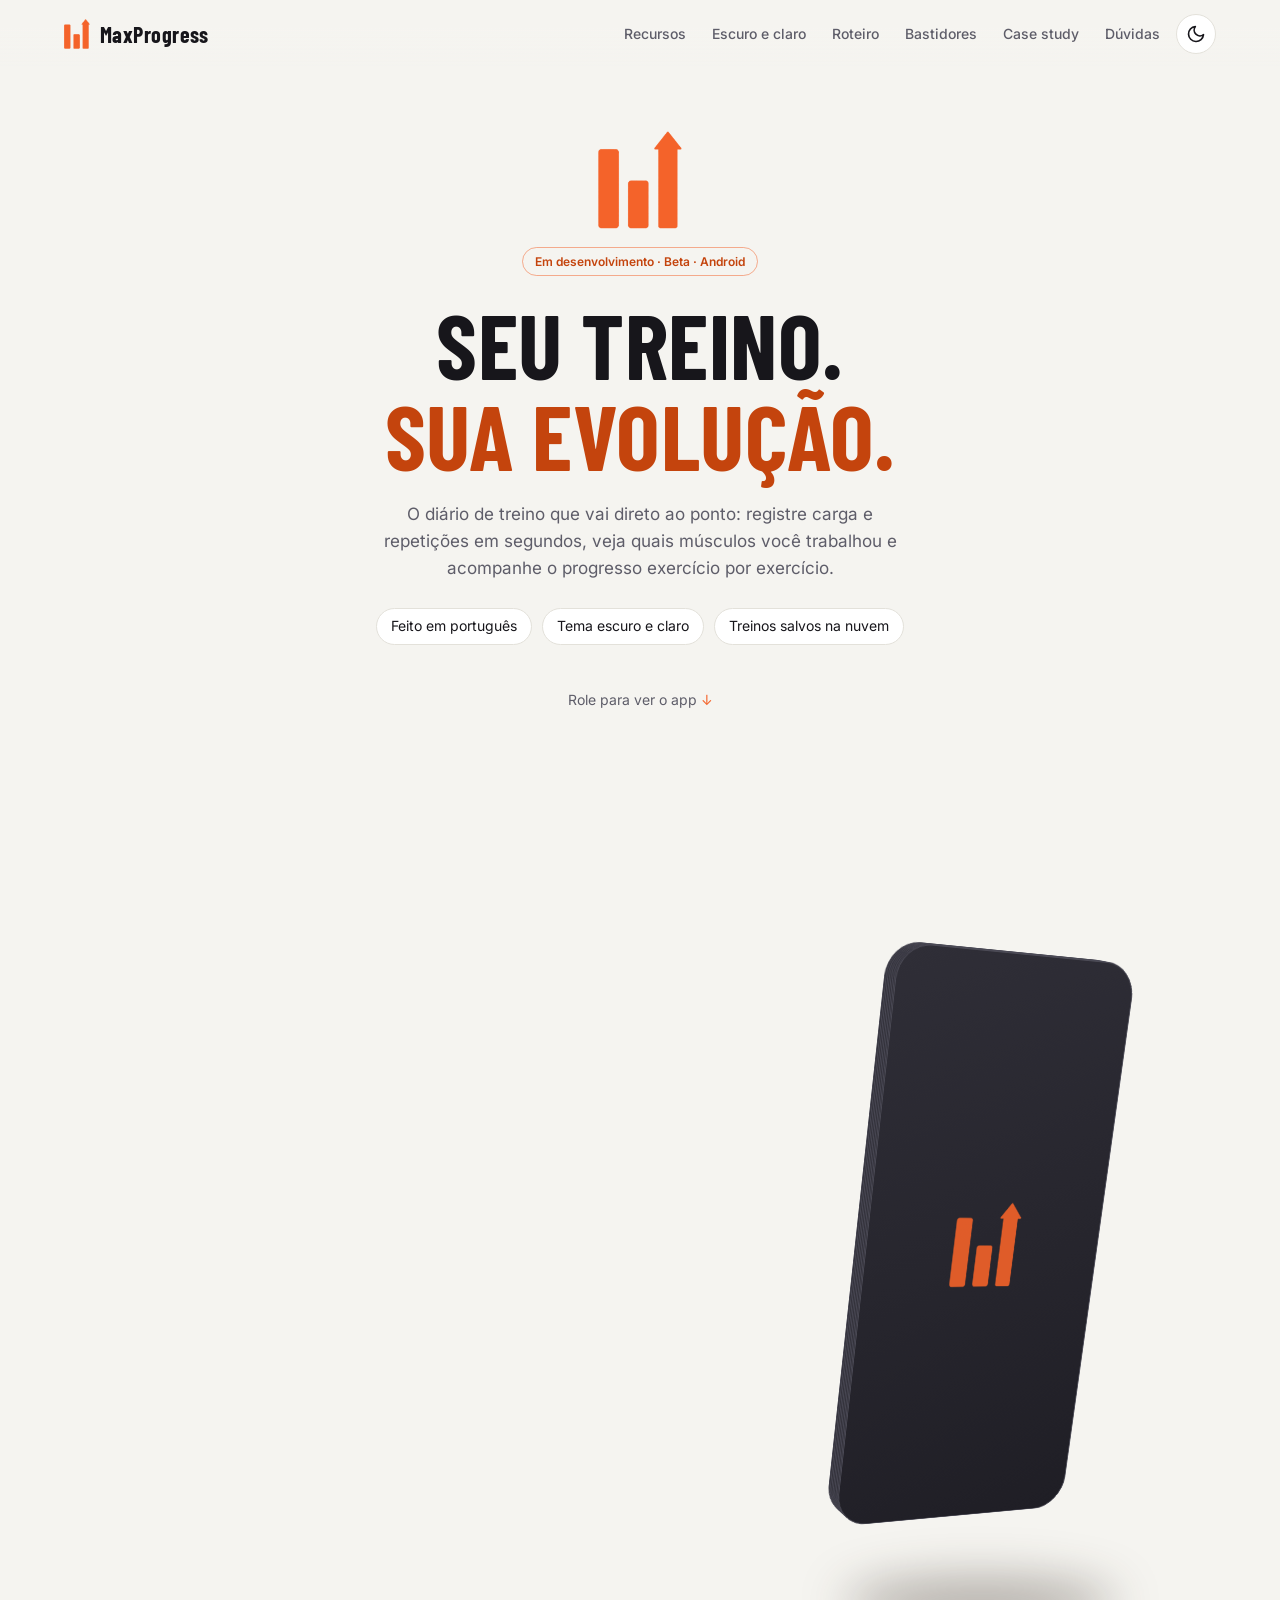
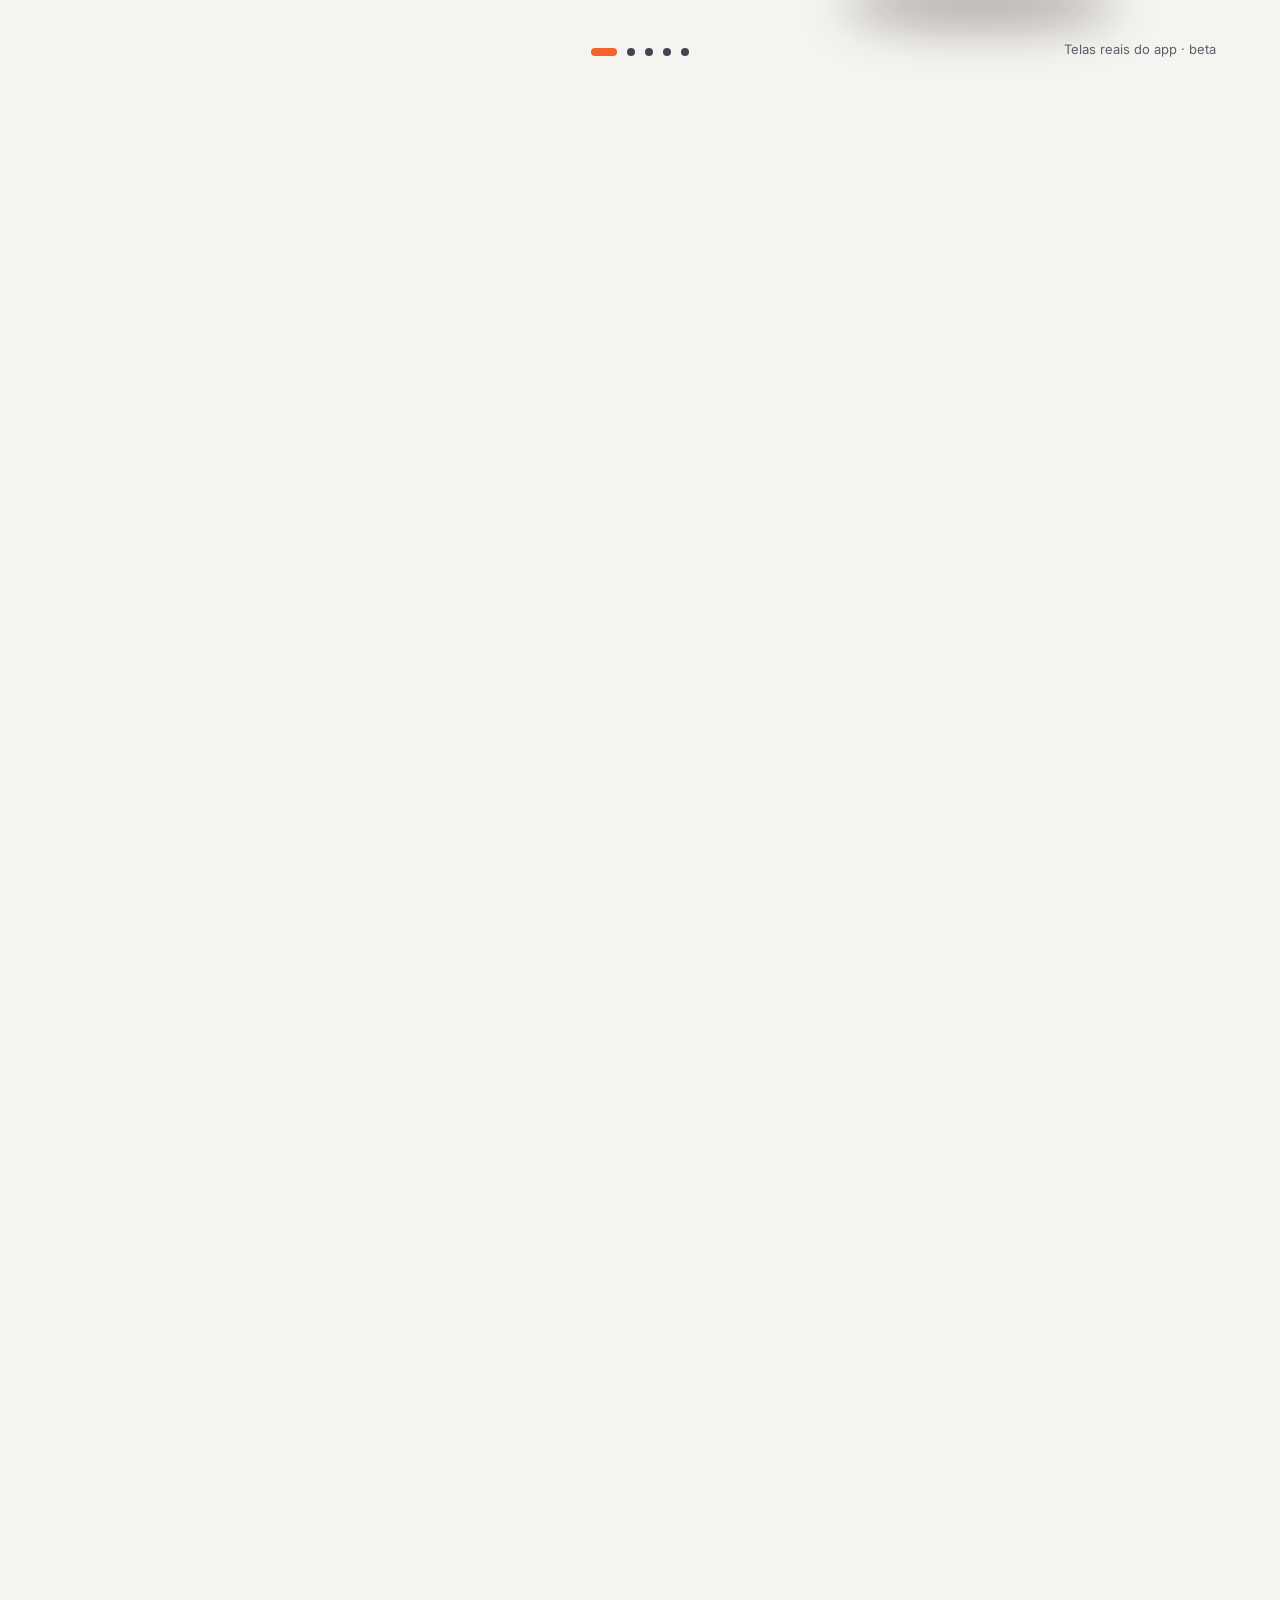
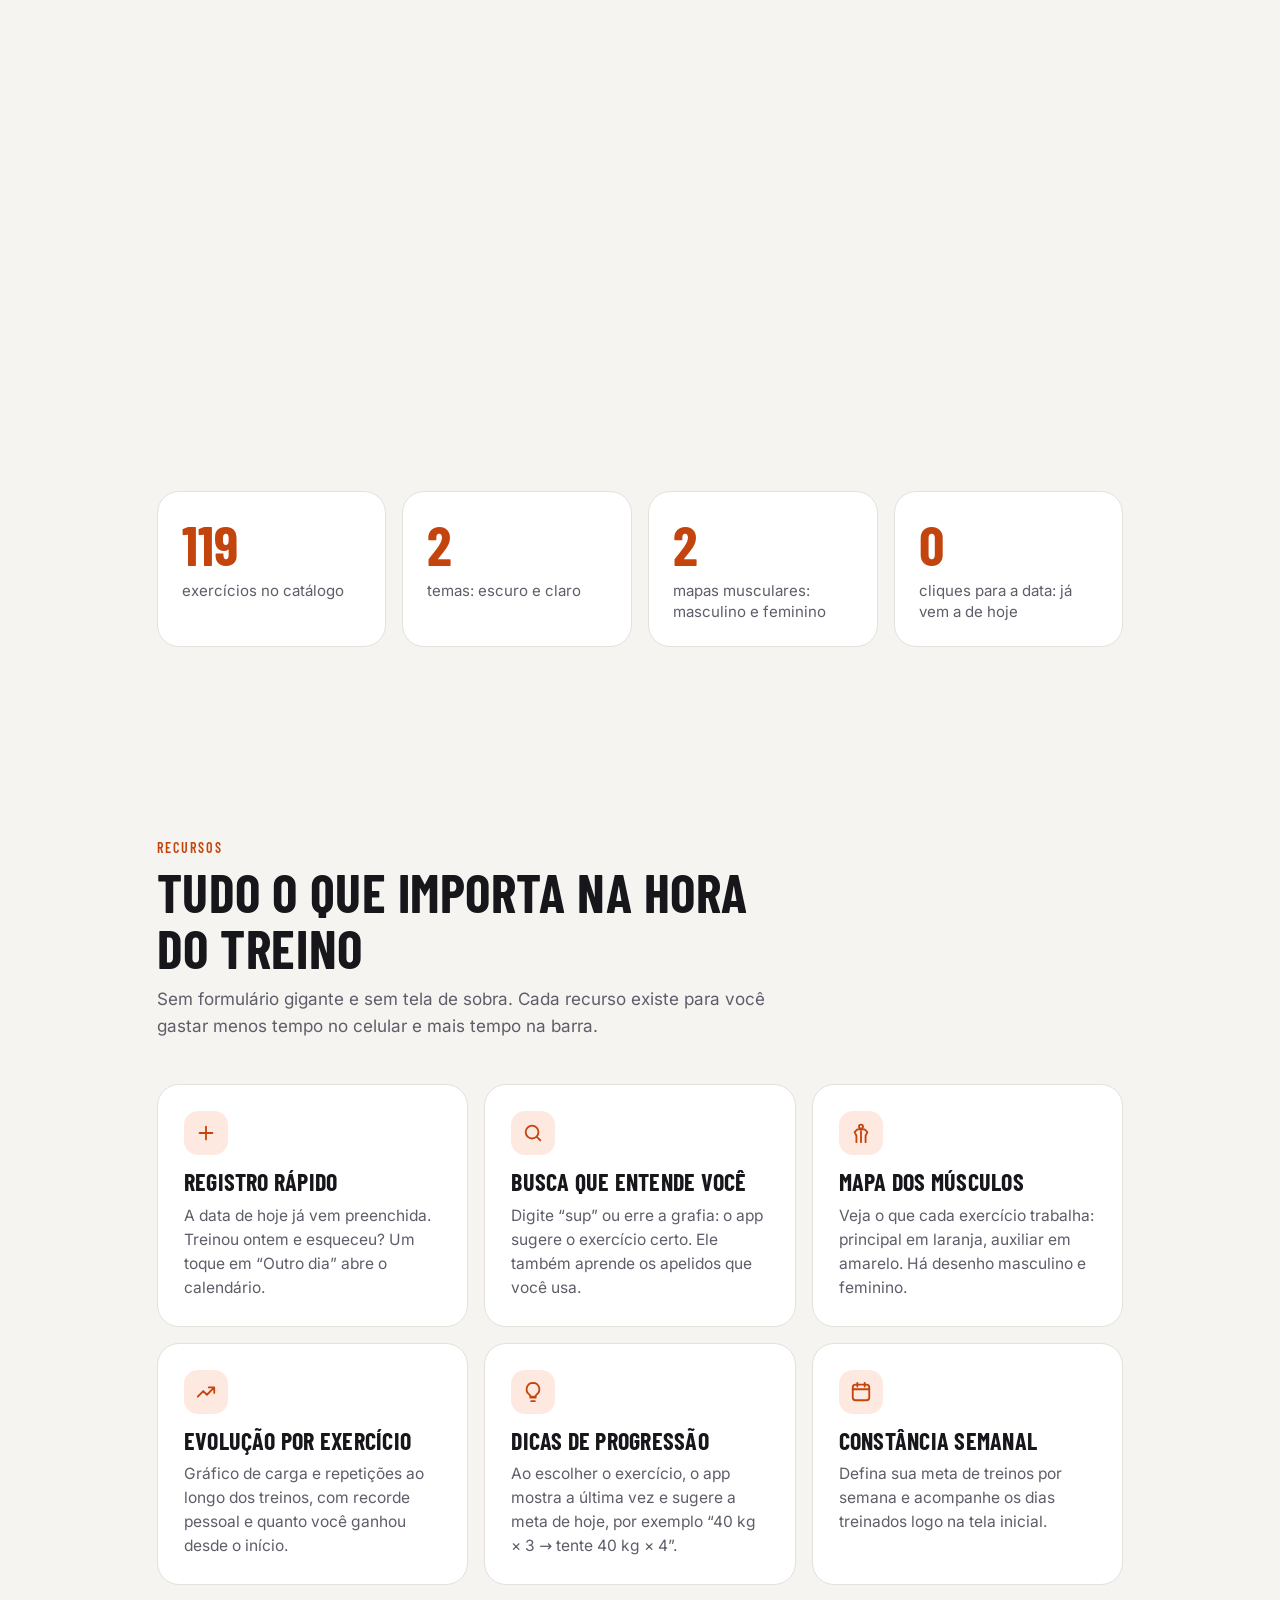
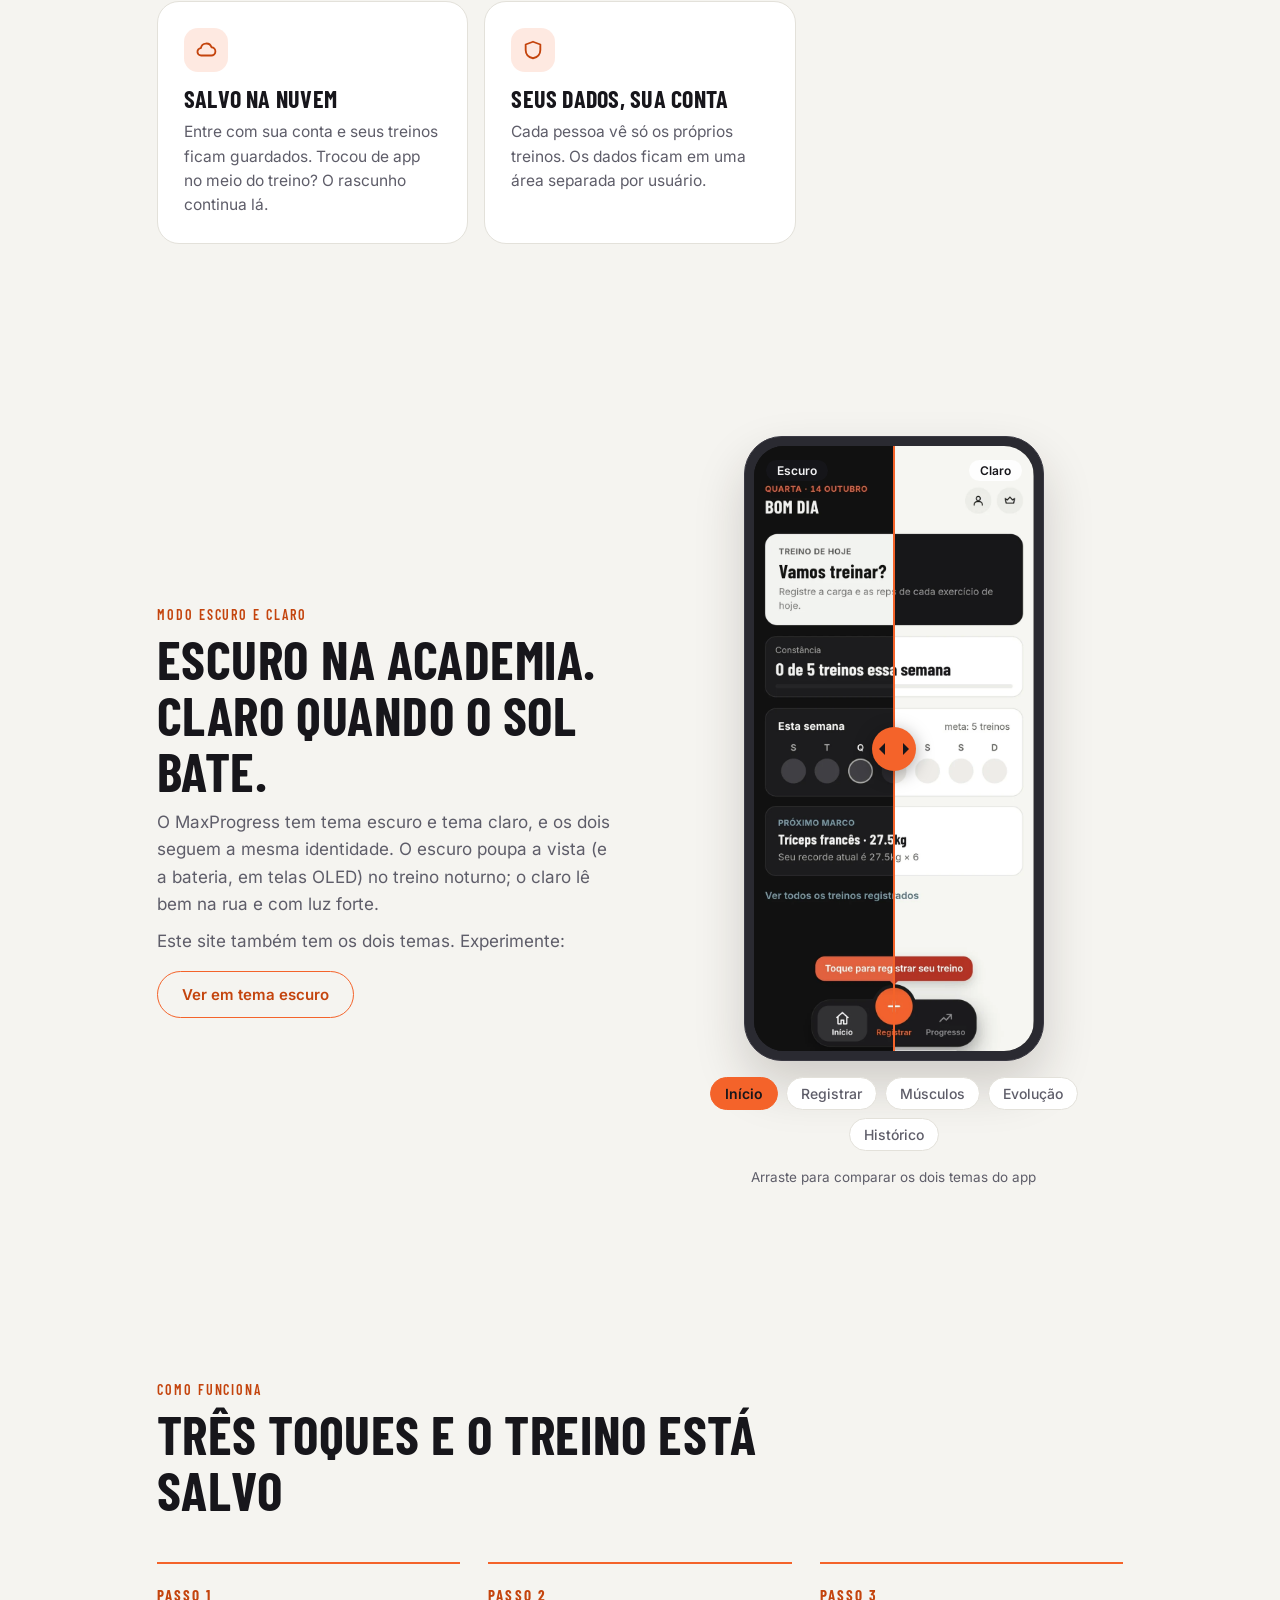
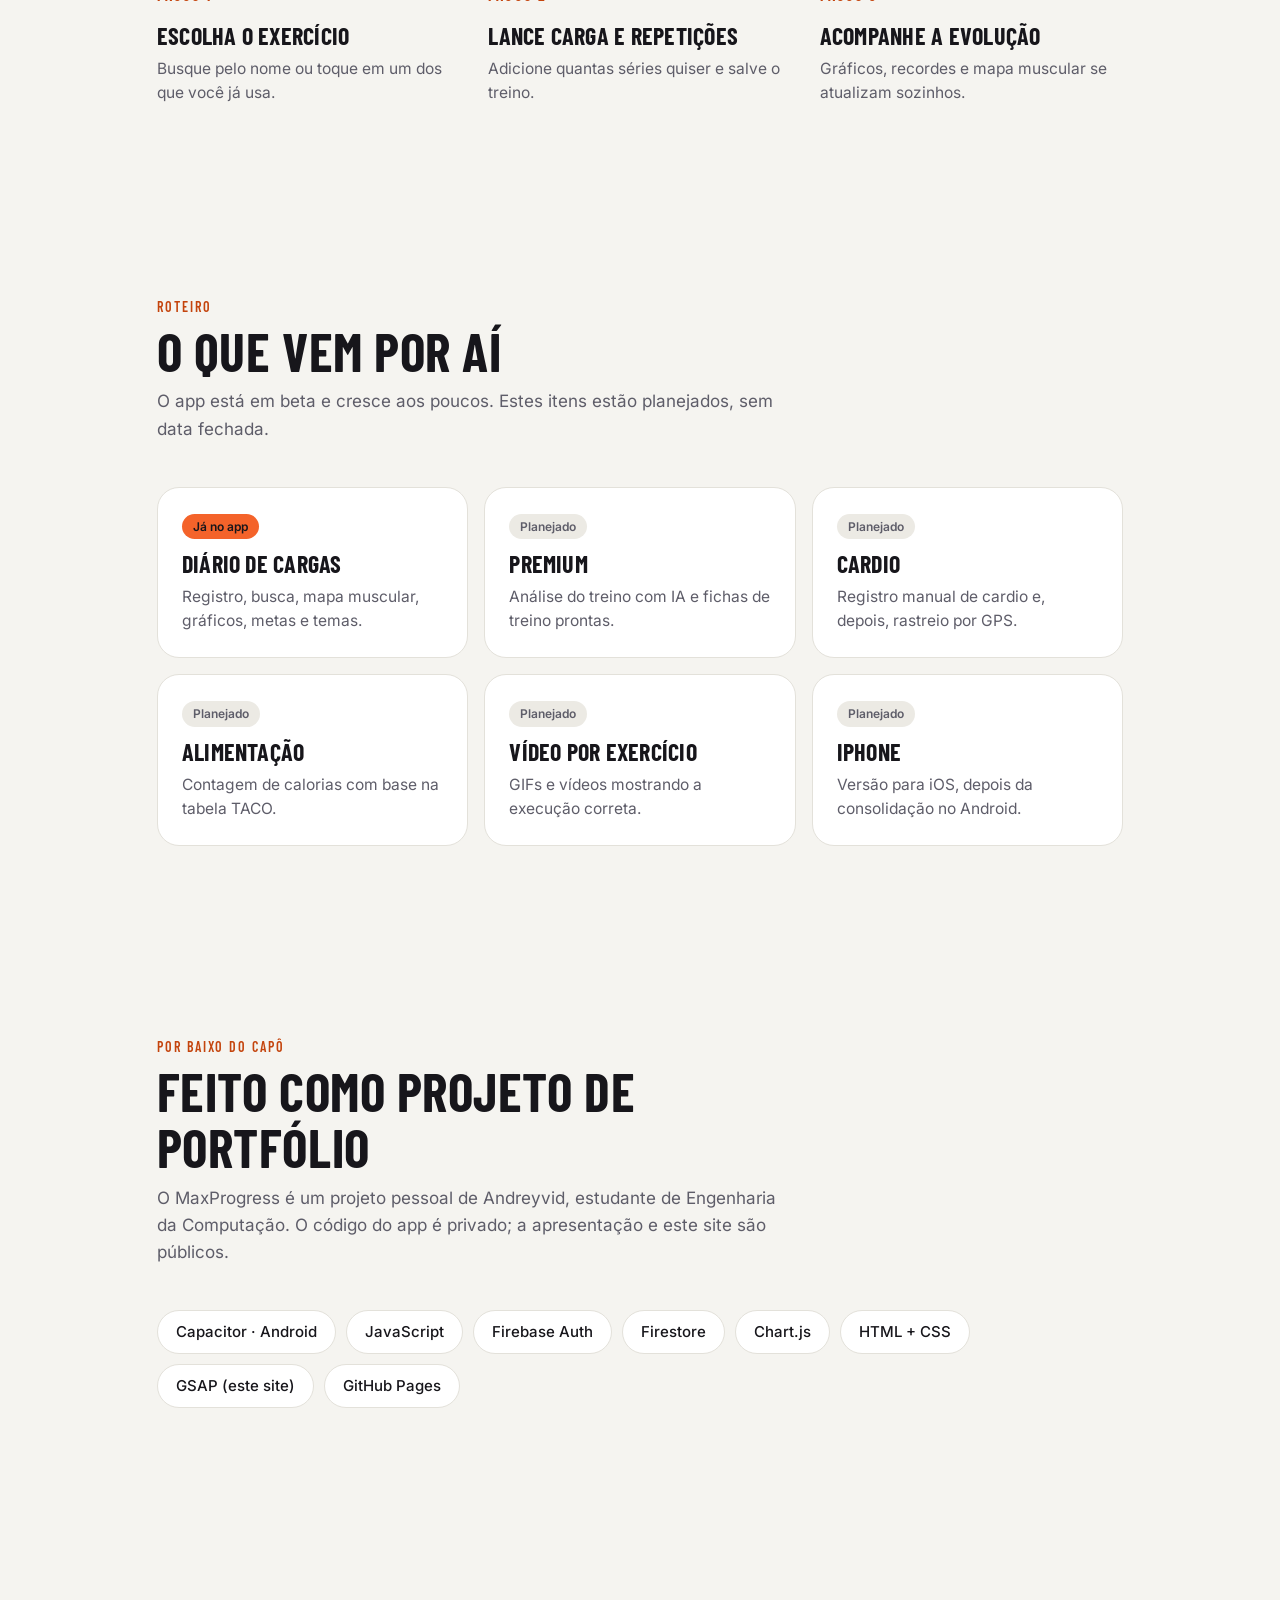
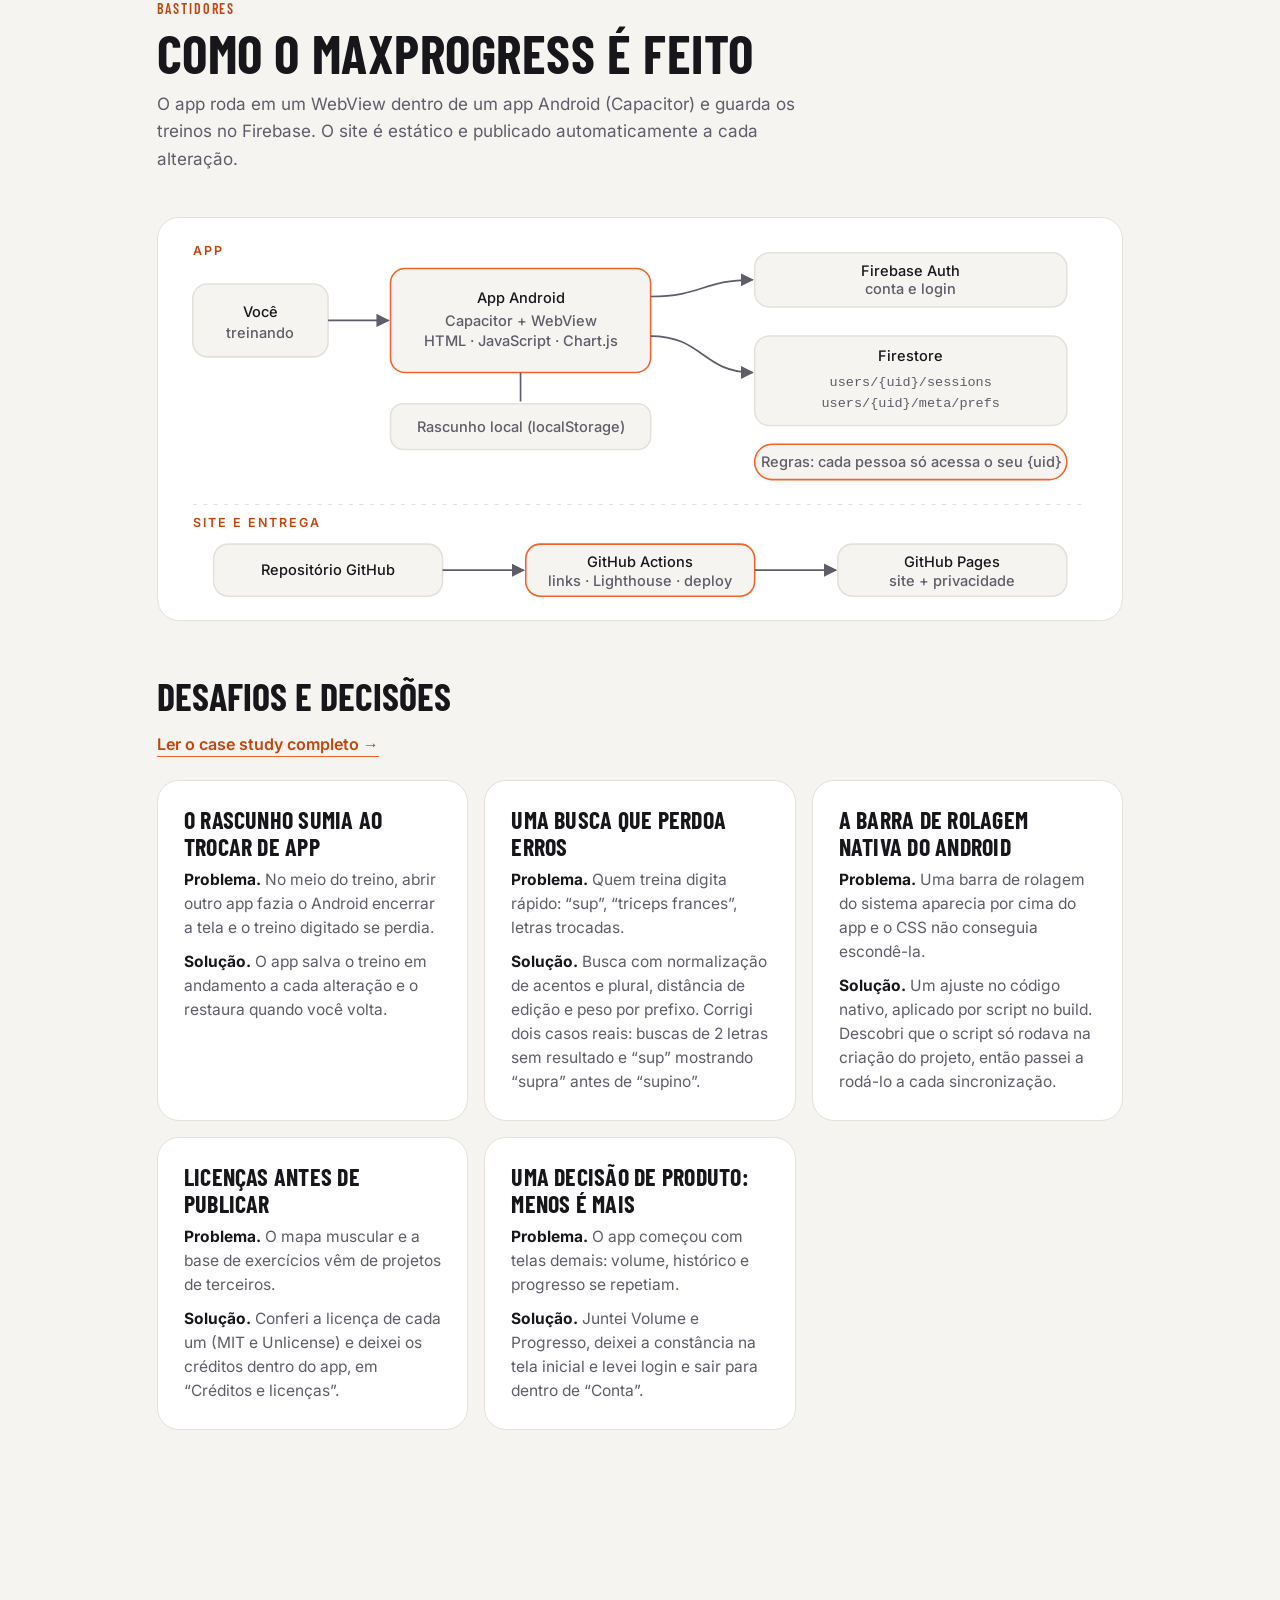
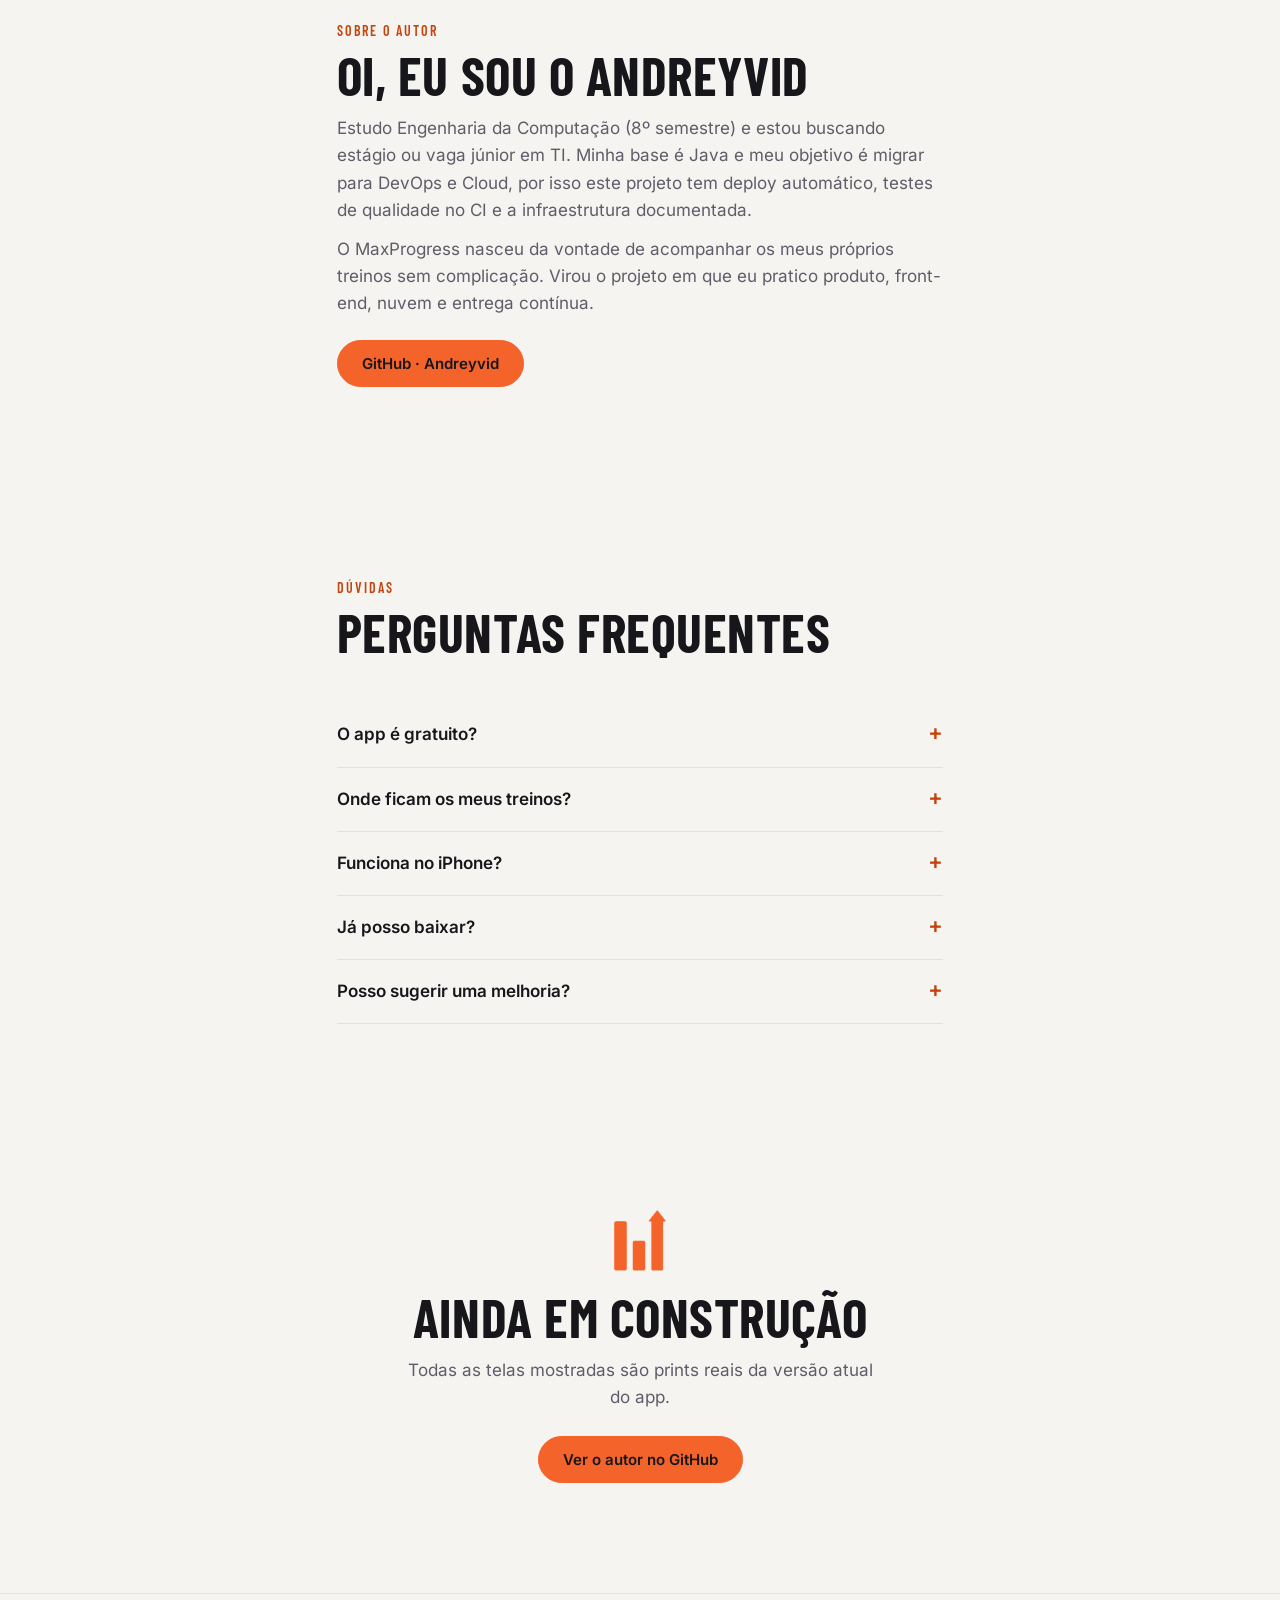
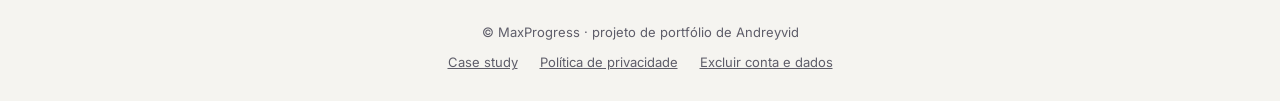
==== commit fc66cee8: "Animação no celular e sem borda azul" ====
--- a/index.html
+++ b/index.html
@@ -19,7 +19,7 @@
   <meta property="og:image:height" content="630">
   <meta property="og:image:alt" content="MaxProgress: seu treino, sua evolução, com a tela inicial do app">
   <meta name="twitter:card" content="summary_large_image">
-  <script type="application/ld+json">{"@context":"https://schema.org","@type":"MobileApplication","name":"MaxProgress","applicationCategory":"HealthApplication","operatingSystem":"Android","inLanguage":"pt-BR","description":"Diário de treino para registrar cargas e repetições e acompanhar a evolução.","url":"https://maxprogress.com.br/","author":{"@type":"Person","name":"Dutra","url":"https://github.com/Andreyvid"}}</script>
+  <script type="application/ld+json">{"@context":"https://schema.org","@type":"MobileApplication","name":"MaxProgress","applicationCategory":"HealthApplication","operatingSystem":"Android","inLanguage":"pt-BR","description":"Diário de treino para registrar cargas e repetições e acompanhar a evolução.","url":"https://maxprogress.com.br/","author":{"@type":"Person","name":"Andreyvid","url":"https://github.com/Andreyvid"}}</script>
   <link rel="icon" href="assets/favicon.png">
   <link rel="preload" href="assets/fonts/inter-latin-400-normal.woff2" as="font" type="font/woff2" crossorigin>
   <link rel="preload" href="assets/fonts/barlow-condensed-latin-700-normal.woff2" as="font" type="font/woff2" crossorigin>
@@ -48,8 +48,9 @@
       if (/[?&]motion=off\b/.test(location.search)) on = false;
       if (on) root.setAttribute('data-motion', 'on');
       try {
-        var q = '(min-width: 900px) and (min-height: 560px)' + (on ? '' : ' and (prefers-reduced-motion: no-preference)');
-        if (window.matchMedia(q).matches) root.classList.add('is-3d');
+        var calm = on ? '' : ' and (prefers-reduced-motion: no-preference)';
+        if (window.matchMedia('(min-width: 900px) and (min-height: 560px)' + calm).matches) root.classList.add('is-3d');
+        else if (window.matchMedia('(max-width: 899px) and (min-height: 480px)' + calm).matches) root.classList.add('is-m');
       } catch (e) {}
     })();
   </script>
@@ -92,7 +93,7 @@
       <p class="motion-note" id="motion-note" hidden>Seu sistema está configurado para reduzir animações, então mostramos as telas sem movimento. <button type="button" data-motion-toggle>Ativar a animação do celular</button></p>
       <div class="stage">
 
-        <!-- Celular 3D (só aparece no modo is-3d) -->
+        <!-- Celular 3D (só aparece nos modos is-3d e is-m) -->
         <div class="phone-wrap" aria-hidden="true">
           <div class="phone-shadow"></div>
           <div class="phone-persp">
@@ -289,7 +290,7 @@
       <header class="sec-head reveal">
         <span class="eyebrow">Por baixo do capô</span>
         <h2>Feito como projeto de portfólio</h2>
-        <p>O MaxProgress é um projeto pessoal de Dutra, estudante de Engenharia da Computação. O código do app é privado; a apresentação e este site são públicos.</p>
+        <p>O MaxProgress é um projeto pessoal de Andreyvid, estudante de Engenharia da Computação. O código do app é privado; a apresentação e este site são públicos.</p>
       </header>
       <ul class="tech reveal">
         <li>Capacitor · Android</li><li>JavaScript</li><li>Firebase Auth</li><li>Firestore</li>
@@ -349,7 +350,7 @@
       </figure>
 
       <h3 class="sub reveal">Desafios e decisões</h3>
-      <p class="reveal"><a href="case-study.html">Ler o case study completo →</a></p>
+      <p class="more reveal"><a href="case-study.html">Ler o case study completo →</a></p>
       <div class="cards cards--2">
         <article class="card reveal">
           <h3>O rascunho sumia ao trocar de app</h3>
@@ -382,7 +383,7 @@
     <section class="sec sec--narrow" id="autor">
       <div class="author reveal">
         <span class="eyebrow">Sobre o autor</span>
-        <h2>Oi, eu sou o Dutra</h2>
+        <h2>Oi, eu sou o Andreyvid</h2>
         <p>Estudo Engenharia da Computação (8º semestre) e estou buscando estágio ou vaga júnior em TI. Minha base é Java e meu objetivo é migrar para DevOps e Cloud, por isso este projeto tem deploy automático, testes de qualidade no CI e a infraestrutura documentada.</p>
         <p>O MaxProgress nasceu da vontade de acompanhar os meus próprios treinos sem complicação. Virou o projeto em que eu pratico produto, front-end, nuvem e entrega contínua.</p>
         <a class="btn btn--solid" href="https://github.com/Andreyvid" rel="noopener">GitHub · Andreyvid</a>
@@ -399,7 +400,7 @@
         <details><summary>Onde ficam os meus treinos?</summary><p>Na nuvem, ligados à sua conta, e separados dos de outras pessoas.</p></details>
         <details><summary>Funciona no iPhone?</summary><p>Ainda não. O foco agora é Android; o iOS está no roteiro.</p></details>
         <details><summary>Já posso baixar?</summary><p>O app está em beta. Quando houver link de download, ele aparece aqui.</p></details>
-        <details><summary>Posso sugerir uma melhoria?</summary><p>Pode! Fale com o Dutra pelo GitHub.</p></details>
+        <details><summary>Posso sugerir uma melhoria?</summary><p>Pode! Fale com o Andreyvid pelo GitHub.</p></details>
       </div>
     </section>
 
@@ -412,7 +413,7 @@
   </main>
 
   <footer>
-    <span>© MaxProgress · projeto de portfólio de Dutra</span>
+    <span>© MaxProgress · projeto de portfólio de Andreyvid</span>
     <nav class="foot-links" aria-label="Legal"><a href="case-study.html">Case study</a><a href="privacidade.html">Política de privacidade</a><a href="excluir-conta.html">Excluir conta e dados</a></nav>
   </footer>
 
--- a/css/style.css
+++ b/css/style.css
@@ -202,6 +202,9 @@
 .diagram-list b{color:var(--tx)}
 code{font:13.5px ui-monospace,Menlo,Consolas,monospace;background:var(--soft);padding:1px 6px;border-radius:6px}
 @media (min-width:760px){.diagram-svg{display:block}.diagram-list{display:none}}
+.more{margin:-6px 0 22px}
+.more a{color:var(--or-ink);font:600 16px "Inter",sans-serif;text-decoration:none;border-bottom:1.5px solid var(--or);padding-bottom:2px}
+.more a:hover{border-bottom-color:var(--or-ink)}
 .sub{font:700 clamp(26px,3.4vw,38px)/1.05 "Barlow Condensed",sans-serif;text-transform:uppercase;margin:0 0 20px}
 .cards--2{grid-template-columns:repeat(auto-fit,minmax(300px,1fr))}
 .cards--2 .card h3{margin-top:0}
@@ -256,3 +259,29 @@
 .cmp-tabs button{padding:7px 14px;border-radius:99px;border:1px solid var(--line);background:var(--card);color:var(--mu);font:500 14px "Inter",sans-serif;cursor:pointer}
 .cmp-tabs button.is-on{background:var(--or);border-color:var(--or);color:#17161B;font-weight:600}
 .cmp-hint{font-size:13.5px;color:var(--mu);margin:0!important}
+
+/* ===== Vitrine — modo celular (classe is-m: tela estreita com JS e movimento permitido) =====
+   O celular 3D fica fixo no alto, centralizado, e o texto de cada passo troca embaixo. */
+.is-m{--ph:min(52vh,112vw);--ph:min(52svh,112vw);--hd:72px}
+.is-m #showcase{height:100vh;height:100svh;padding:0;overflow:hidden;position:relative}
+.is-m .stage{position:relative;height:100%;width:100%}
+.is-m .phone-wrap{display:block;position:absolute;left:50%;top:calc(var(--hd) + 1.5vh);width:var(--pw);height:var(--ph);margin-left:calc(var(--pw) / -2);z-index:2;pointer-events:none}
+.is-m .phone-shadow{position:absolute;left:8%;right:8%;bottom:-4%;height:6%;border-radius:50%;background:rgba(0,0,0,.7);filter:blur(18px)}
+.is-m .phone-persp{width:100%;height:100%;perspective:1100px}
+.is-m .steps{position:absolute;inset:0;display:block;max-width:none;margin:0;z-index:3;pointer-events:none}
+.is-m .step{position:absolute;left:7vw;right:7vw;top:calc(var(--hd) + var(--ph) + 4.5vh);display:block;text-align:center;opacity:0}
+.is-m .step:first-child{opacity:1}
+.is-m .step-shot{display:none}
+.is-m .step-inner{max-width:520px;margin:0 auto}
+.is-m .step h2{font-size:clamp(28px,8.4vw,42px)}
+.is-m .step-inner p{font-size:clamp(15px,4vw,17.5px);line-height:1.5}
+.is-m .dots{display:flex;gap:9px;position:absolute;left:50%;bottom:4.4vh;transform:translateX(-50%);z-index:4}
+.is-m .proto-note{display:none}
+.is-m .motion-note{display:none}
+html[data-motion="on"].is-m .motion-note{display:block;position:absolute;left:5vw;right:5vw;bottom:.8vh;z-index:6;margin:0;max-width:none;text-align:center;font-size:11.5px;padding:5px 10px}
+
+/* ===== Toque e foco: sem borda azul do navegador; foco por teclado continua visível ===== */
+a,button,.cmp-view,.cmp-input,.phone-flat,.theme-btn{-webkit-tap-highlight-color:transparent}
+button:focus:not(:focus-visible),a:focus:not(:focus-visible),.cmp-input:focus:not(:focus-visible){outline:none}
+.cmp-view,.cmp-view *,.phone-wrap,.phone-flat img{-webkit-user-select:none;user-select:none;-webkit-touch-callout:none}
+.cmp-view img,.phone-flat img,.phone-wrap img{-webkit-user-drag:none;user-drag:none}
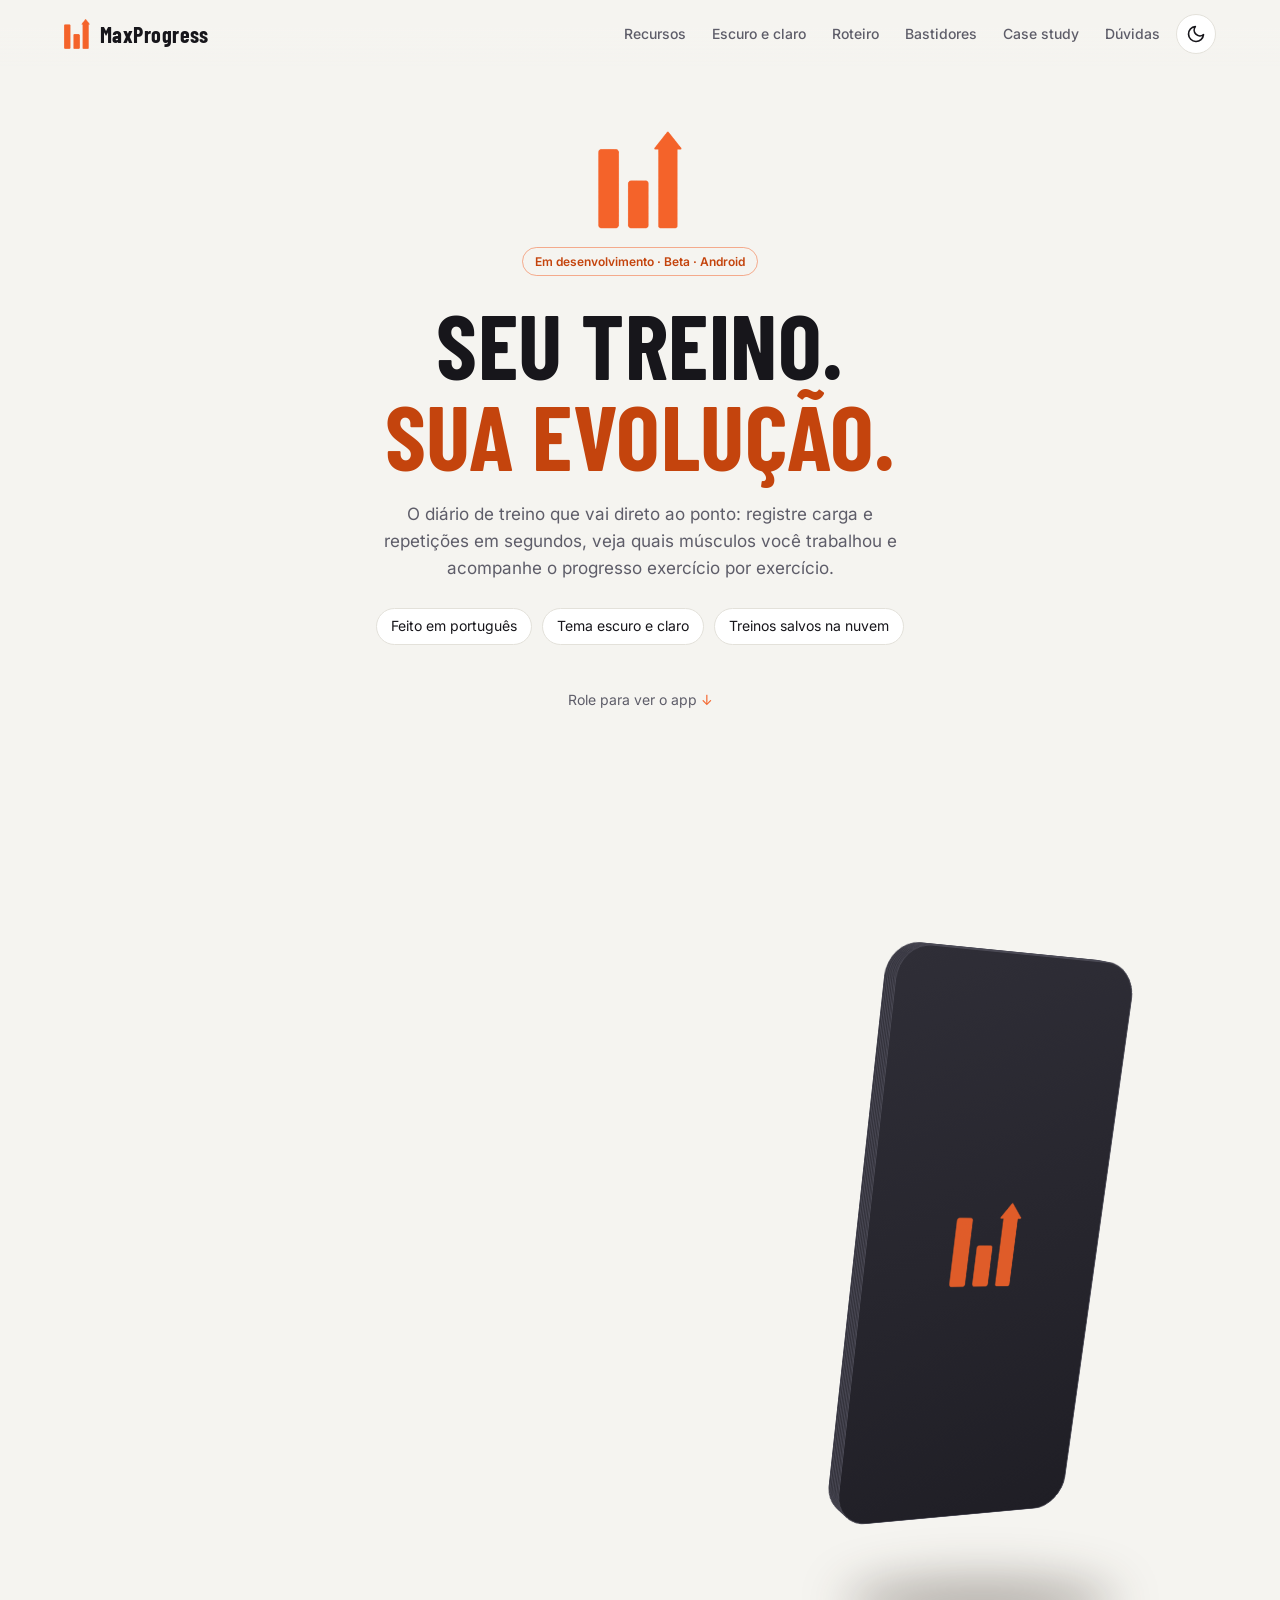
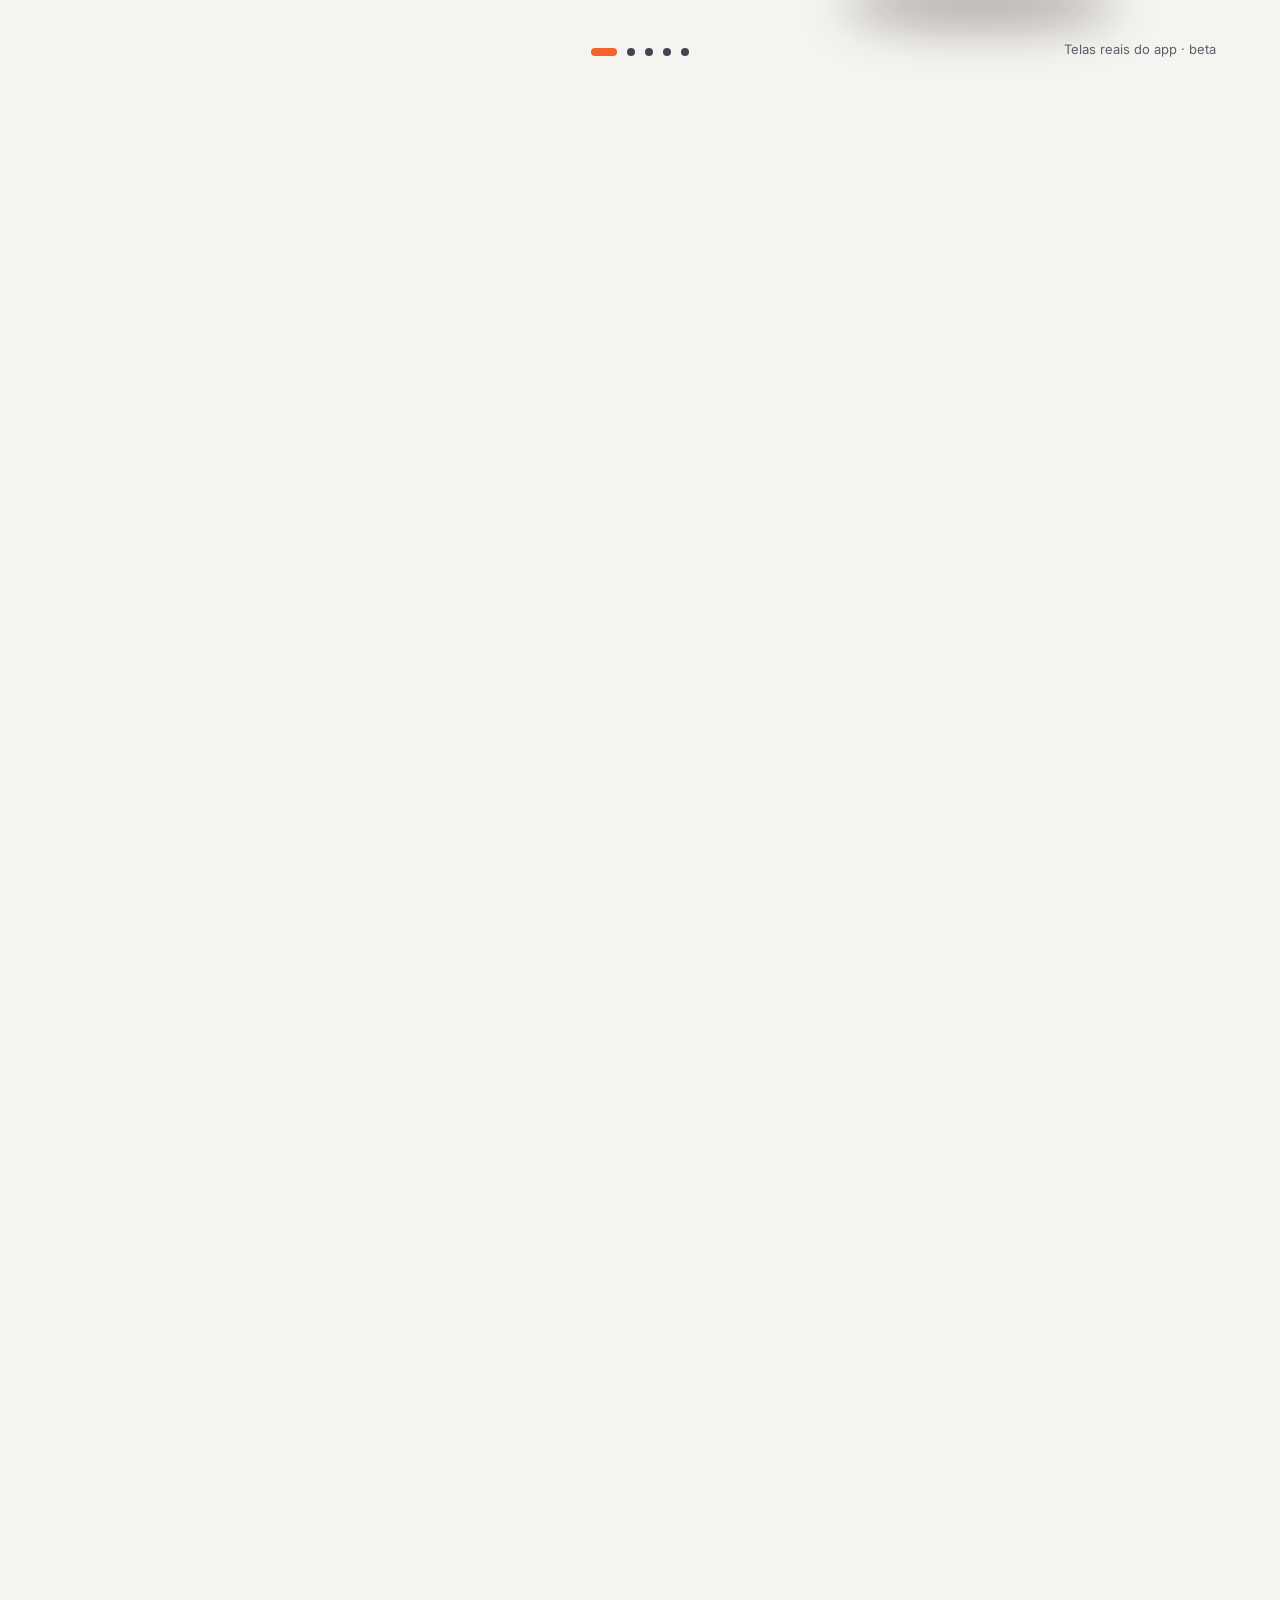
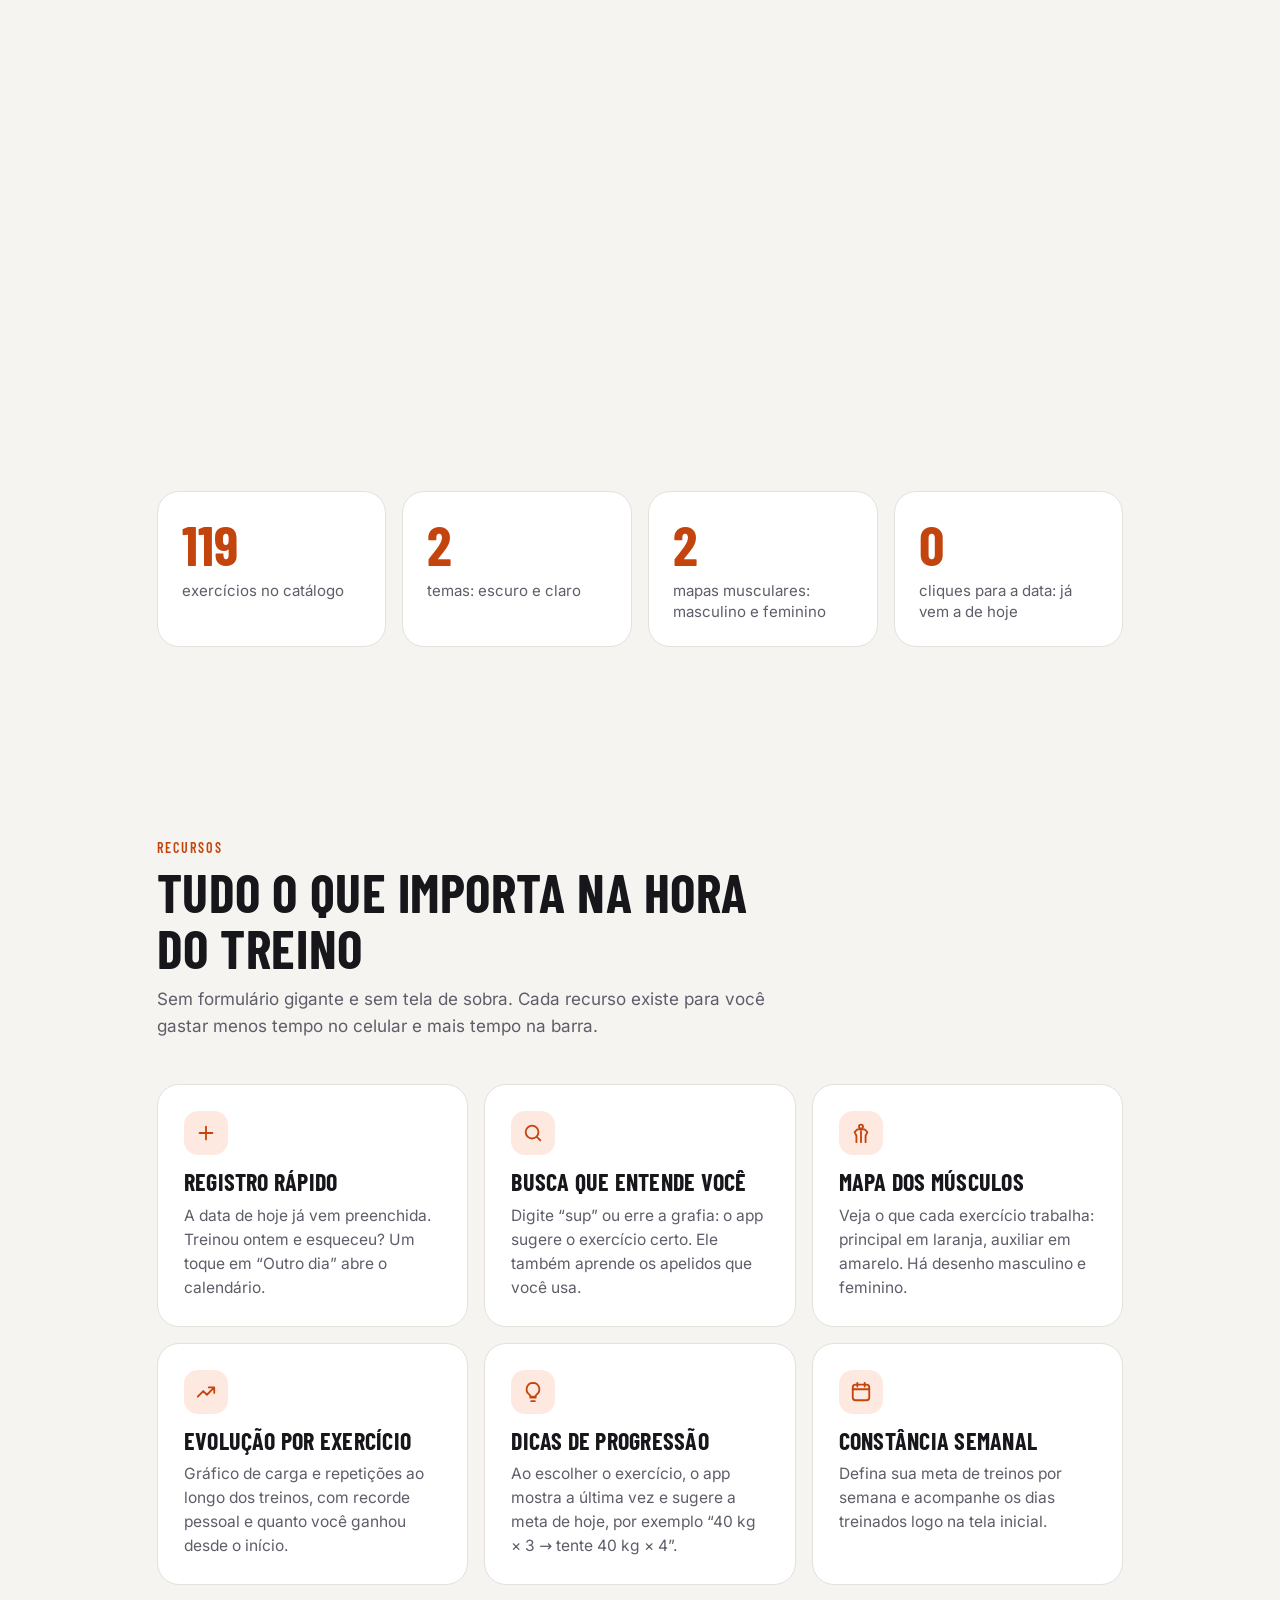
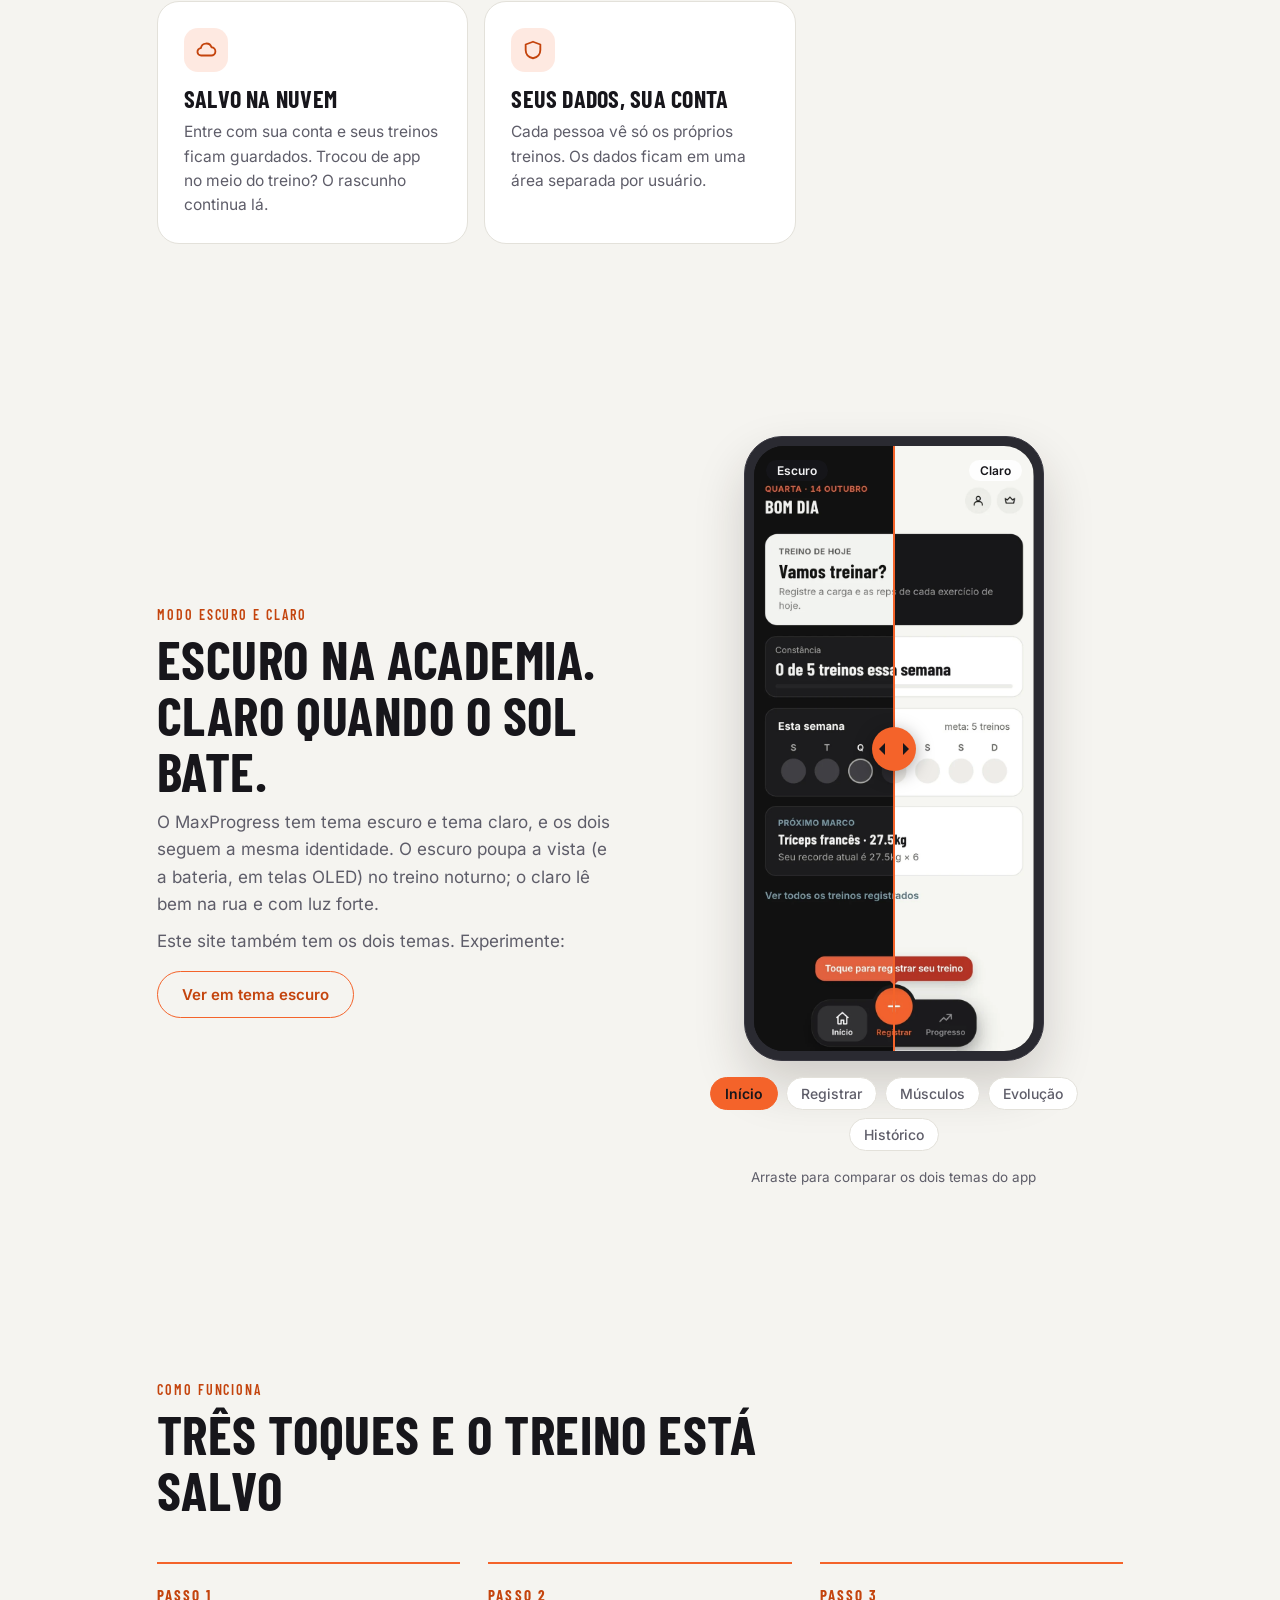
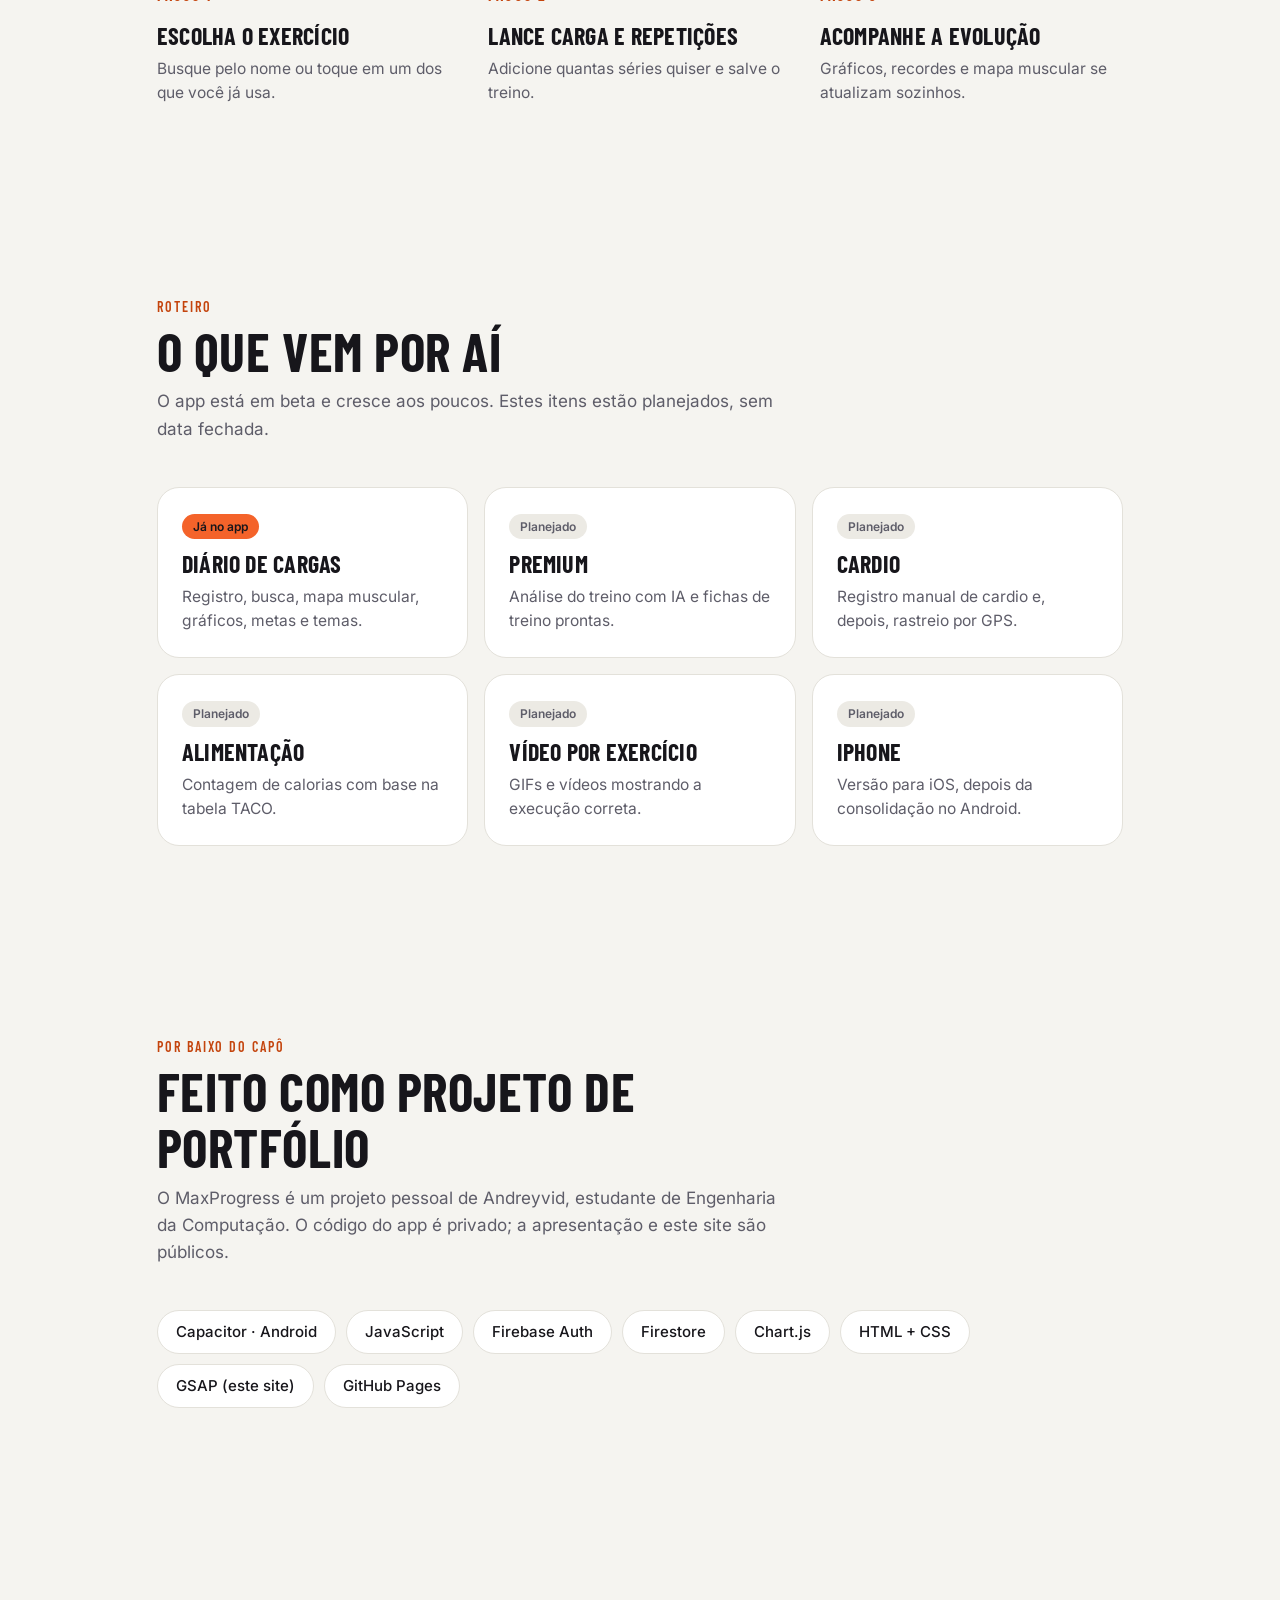
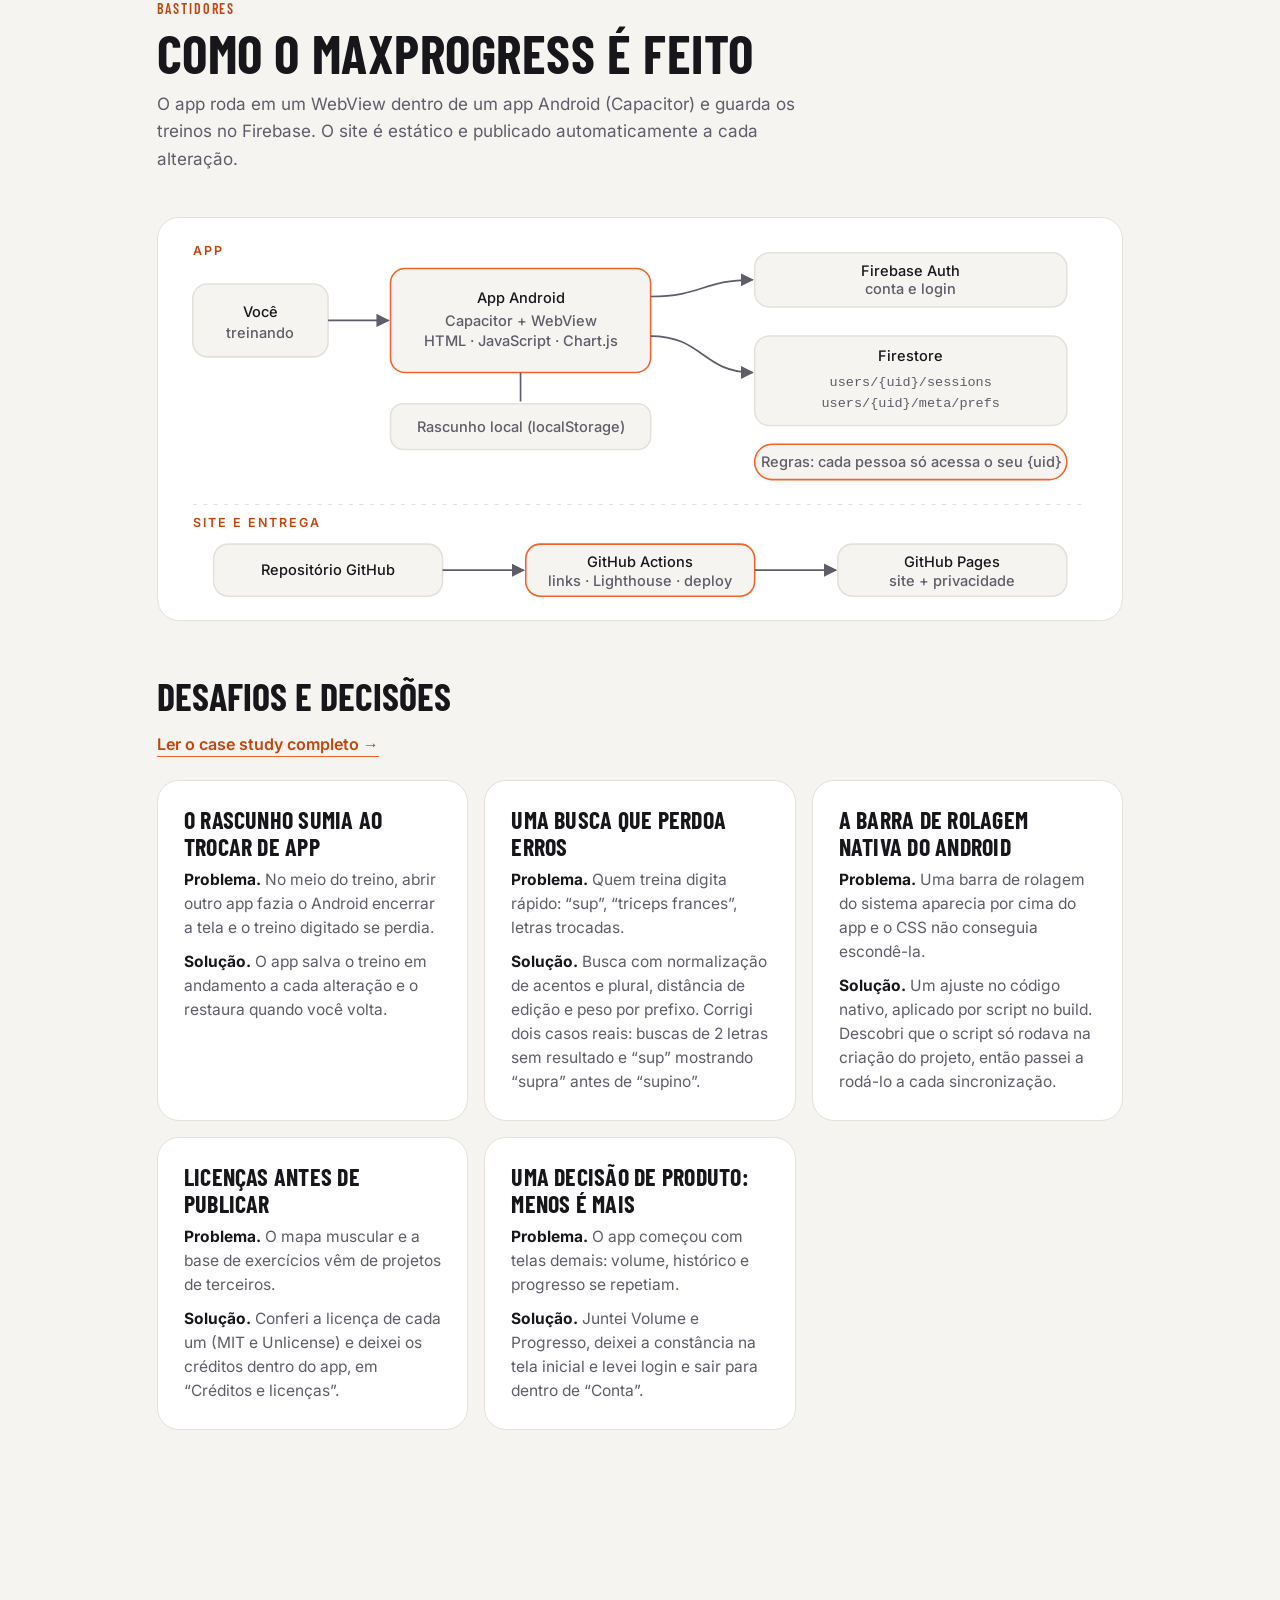
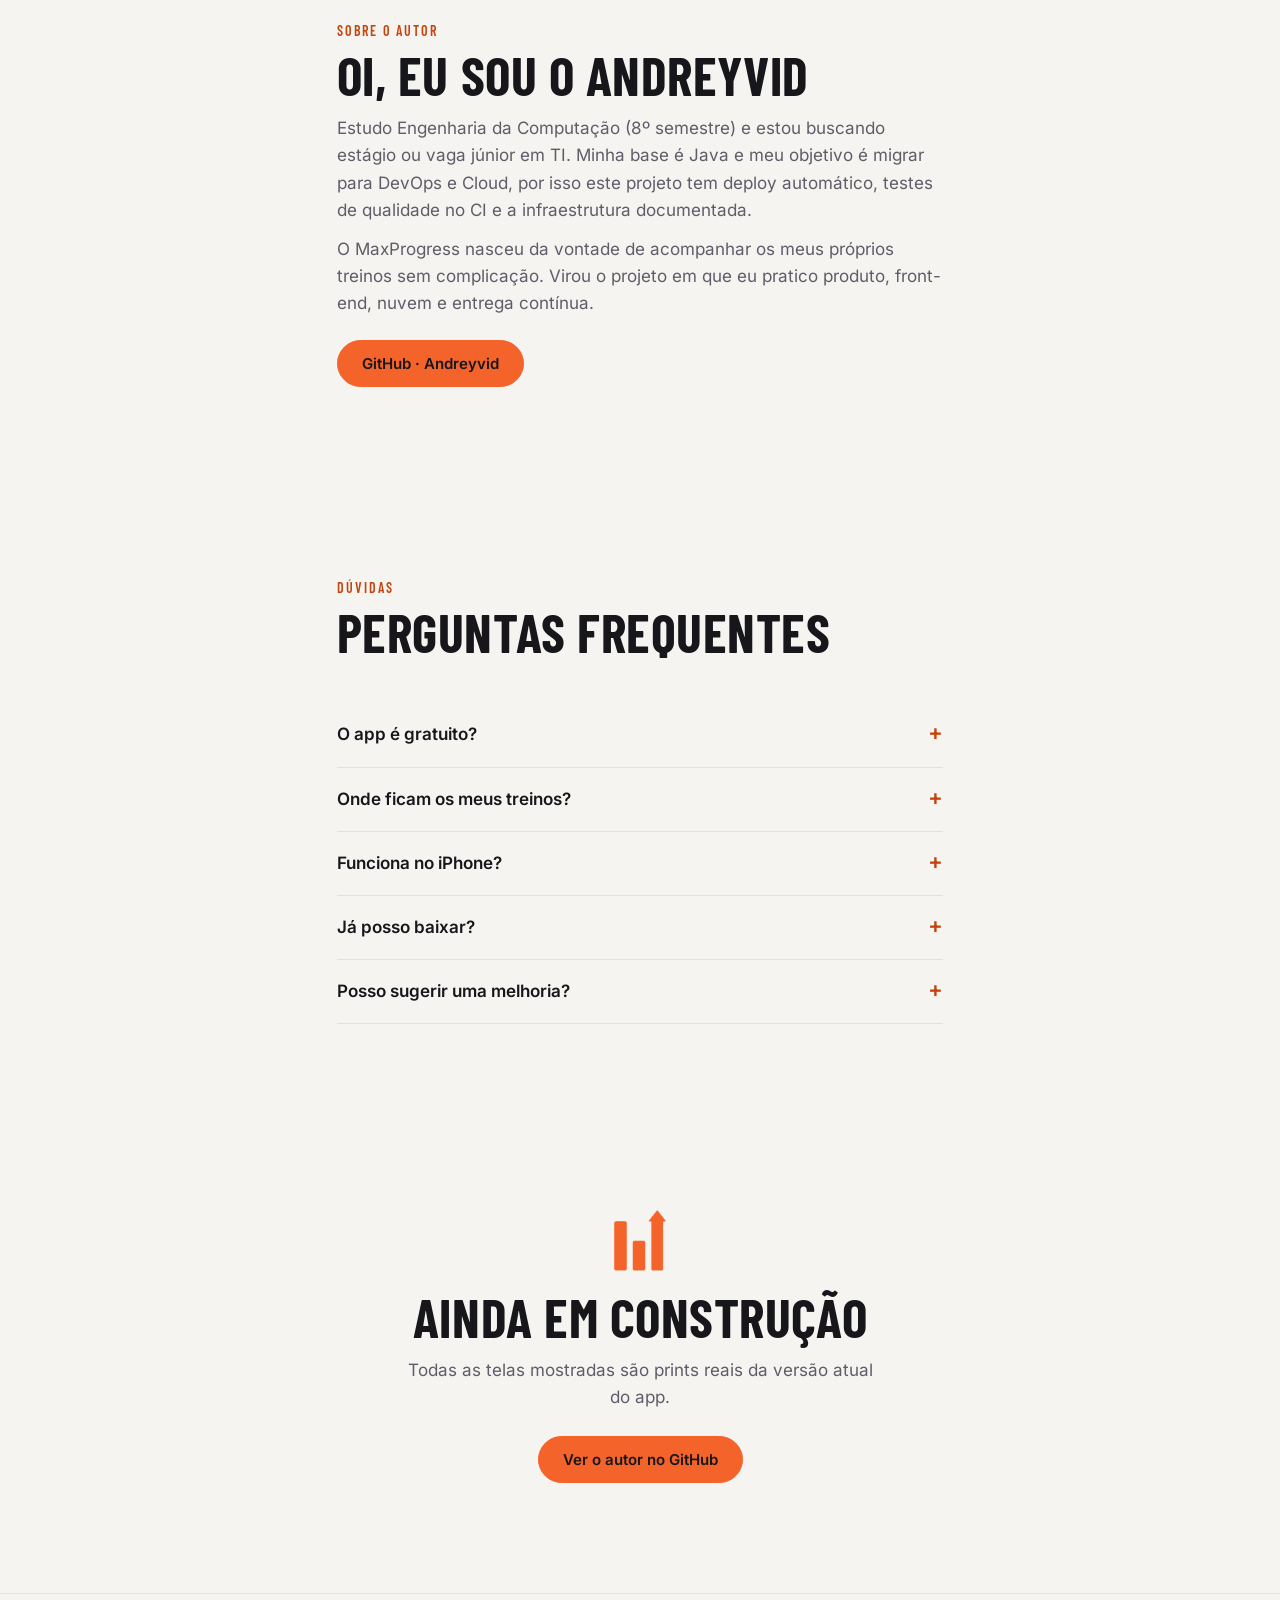
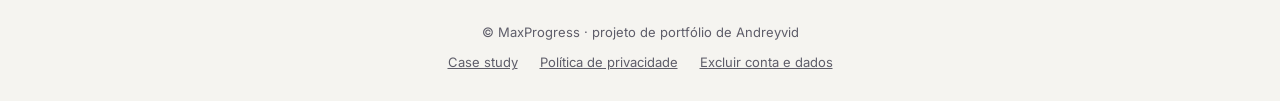
==== commit bf19f930: "Giro completo no celular e pontos verticais" ====
--- a/index.html
+++ b/index.html
@@ -162,6 +162,7 @@
 
         <div class="dots" aria-hidden="true"><i class="dot is-on"></i><i class="dot"></i><i class="dot"></i><i class="dot"></i><i class="dot"></i></div>
         <p class="proto-note">Telas reais do app · beta</p>
+        <p class="m-hint" aria-hidden="true"><span>Role para baixo</span><i></i></p>
       </div>
     </section>
 
--- a/css/style.css
+++ b/css/style.css
@@ -275,7 +275,13 @@
 .is-m .step-inner{max-width:520px;margin:0 auto}
 .is-m .step h2{font-size:clamp(28px,8.4vw,42px)}
 .is-m .step-inner p{font-size:clamp(15px,4vw,17.5px);line-height:1.5}
-.is-m .dots{display:flex;gap:9px;position:absolute;left:50%;bottom:4.4vh;transform:translateX(-50%);z-index:4}
+.is-m .dots{display:flex;flex-direction:column;gap:9px;position:absolute;right:12px;left:auto;top:calc(var(--hd) + 1.5vh + var(--ph) / 2);bottom:auto;transform:translateY(-50%);z-index:4}
+.is-m .dot{width:8px;height:8px}
+.is-m .dot.is-on{width:8px;height:26px}
+.m-hint{display:none}
+.is-m .m-hint{display:flex;flex-direction:column;align-items:center;gap:6px;position:absolute;left:0;right:0;bottom:3.2vh;margin:0;z-index:5;font:600 13px "Barlow Condensed",sans-serif;letter-spacing:.14em;text-transform:uppercase;color:var(--or-ink);pointer-events:none}
+.is-m .m-hint i{width:10px;height:10px;border-right:2px solid currentColor;border-bottom:2px solid currentColor;transform:rotate(45deg);animation:hint-bob 1.3s ease-in-out infinite}
+@keyframes hint-bob{0%,100%{transform:translateY(-3px) rotate(45deg);opacity:.5}50%{transform:translateY(4px) rotate(45deg);opacity:1}}
 .is-m .proto-note{display:none}
 .is-m .motion-note{display:none}
 html[data-motion="on"].is-m .motion-note{display:block;position:absolute;left:5vw;right:5vw;bottom:.8vh;z-index:6;margin:0;max-width:none;text-align:center;font-size:11.5px;padding:5px 10px}
